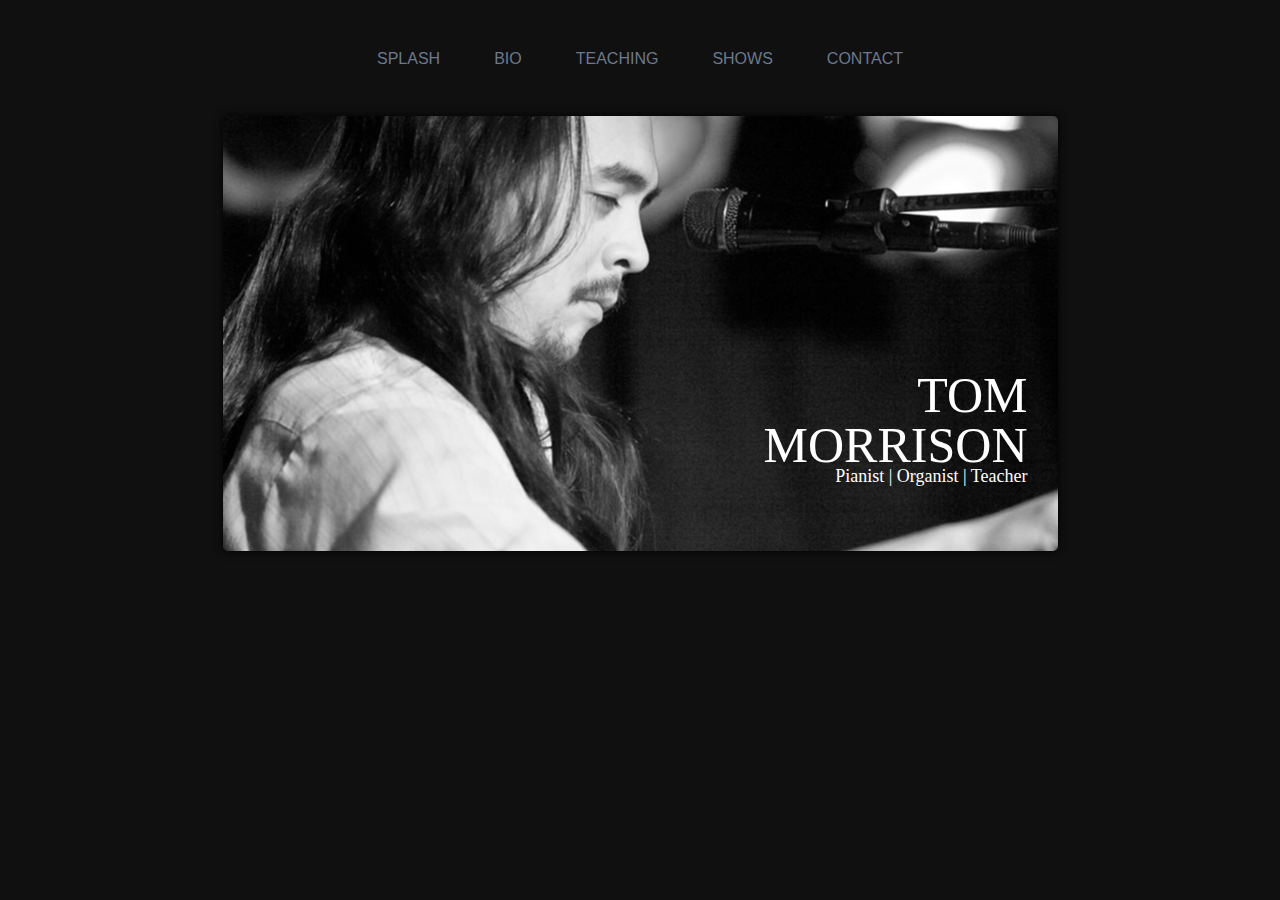
==== index.html @ b5ab7fe7 "initial upload" ====
<!doctype html>

<html lang="en">
<head>
  <meta charset="utf-8">
  <title>Tom Morrison</title>
  <link rel="stylesheet" href="css/tmorris.css">
</head>

<body>
	<nav>
		<a href="/shows.html">SPLASH</a> 
  		<a href="/bio.html">BIO</a> 
  		<a href="/teaching.html">TEACHING</a>
  		<a href="/shows.html">SHOWS</a>  
 		<a href="/contact.html">CONTACT</a>
	</nav>
	<div class="background">
		<span></span>
		<h1 id="firstName">TOM</h1>
		<h1 id="lastName">MORRISON</h1>
		<h2>Pianist | Organist | Teacher</h2>
	</div>
</body>
</html>
---- css/tmorris.css ----
body{
	background:rgb(16, 16, 16);
    font-family: 'Lato' !important;
    text-align:center;
}

nav{

height:100px;
padding-bottom:8px;
line-height:100px;
}

nav a{
	font-family: "Myriad Pro", "Gill Sans", "Gill Sans MT", Calibri, sans-serif;
	vertical-align:middle;
	line-height:normal;
    font-size: 16px;
    text-decoration: none;
    color: #6C798D;

    padding: 0px 5px;
    margin:0px 20px;
    border-radius: 2px;
	-webkit-transition: 500ms ;
    -moz-transition: 500ms ;
    -o-transition:  500ms;
    transition: 500ms ;
}

nav a:hover{
	background:#393939;
	color:white;
	font-size:20px;
}

.background{
	position:relative;
	width:435px;
	background: url(../images/tmorrisBW.jpg);
	background-position:center center;
	color:white;
	height:435px;
	margin:0 auto;
	padding:0px 200px;
	box-shadow:0px 0px 10px black;
	border-radius:5px;
}

h1{
	margin:0 auto;
	font-weight:normal;
	font-size:50px;
}

h1#firstName{
	position:absolute;
	top:250px;
	right:30px;
}
h1#lastName{
	position:absolute;
	top:300px;
	right:30px;
}

.background h2{
	position:absolute;
	top:350px;
	right:30px;
	font-weight:normal;
	font-size:18px;
	margin-top:0px;
}
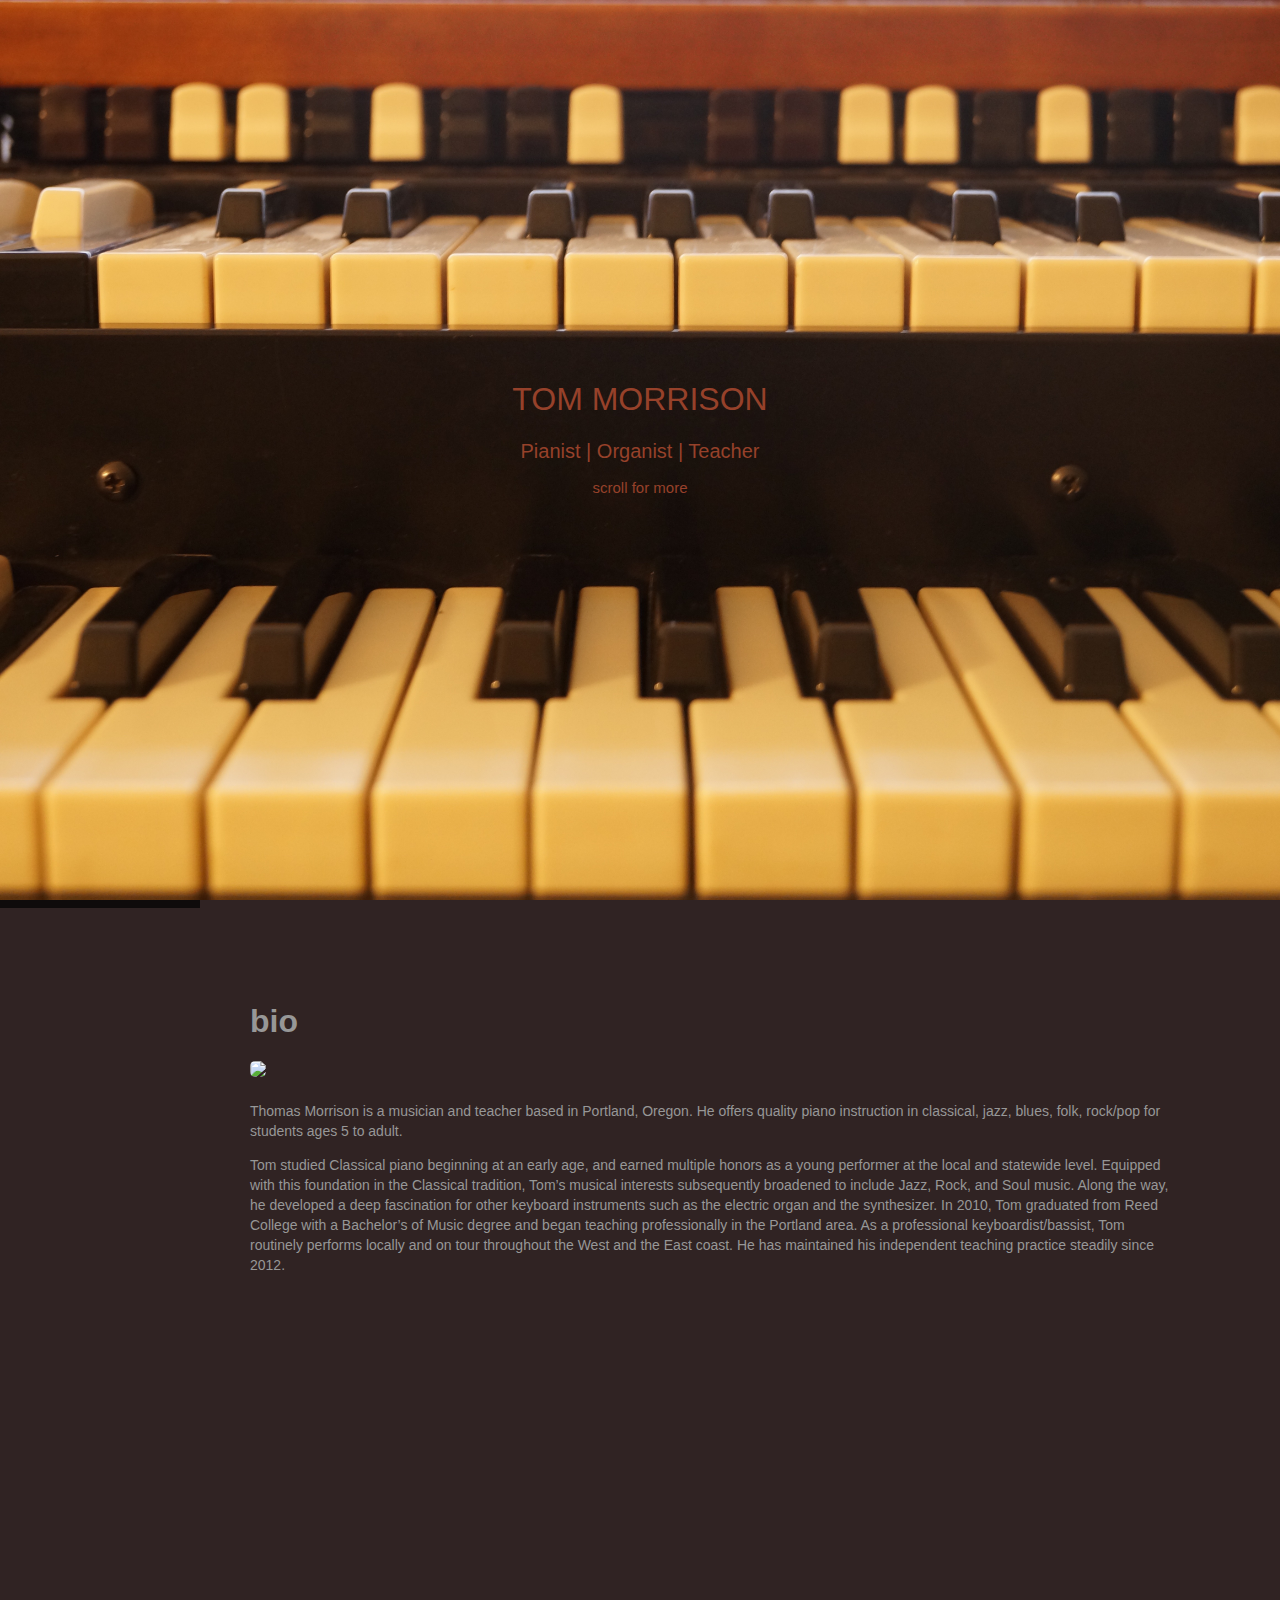
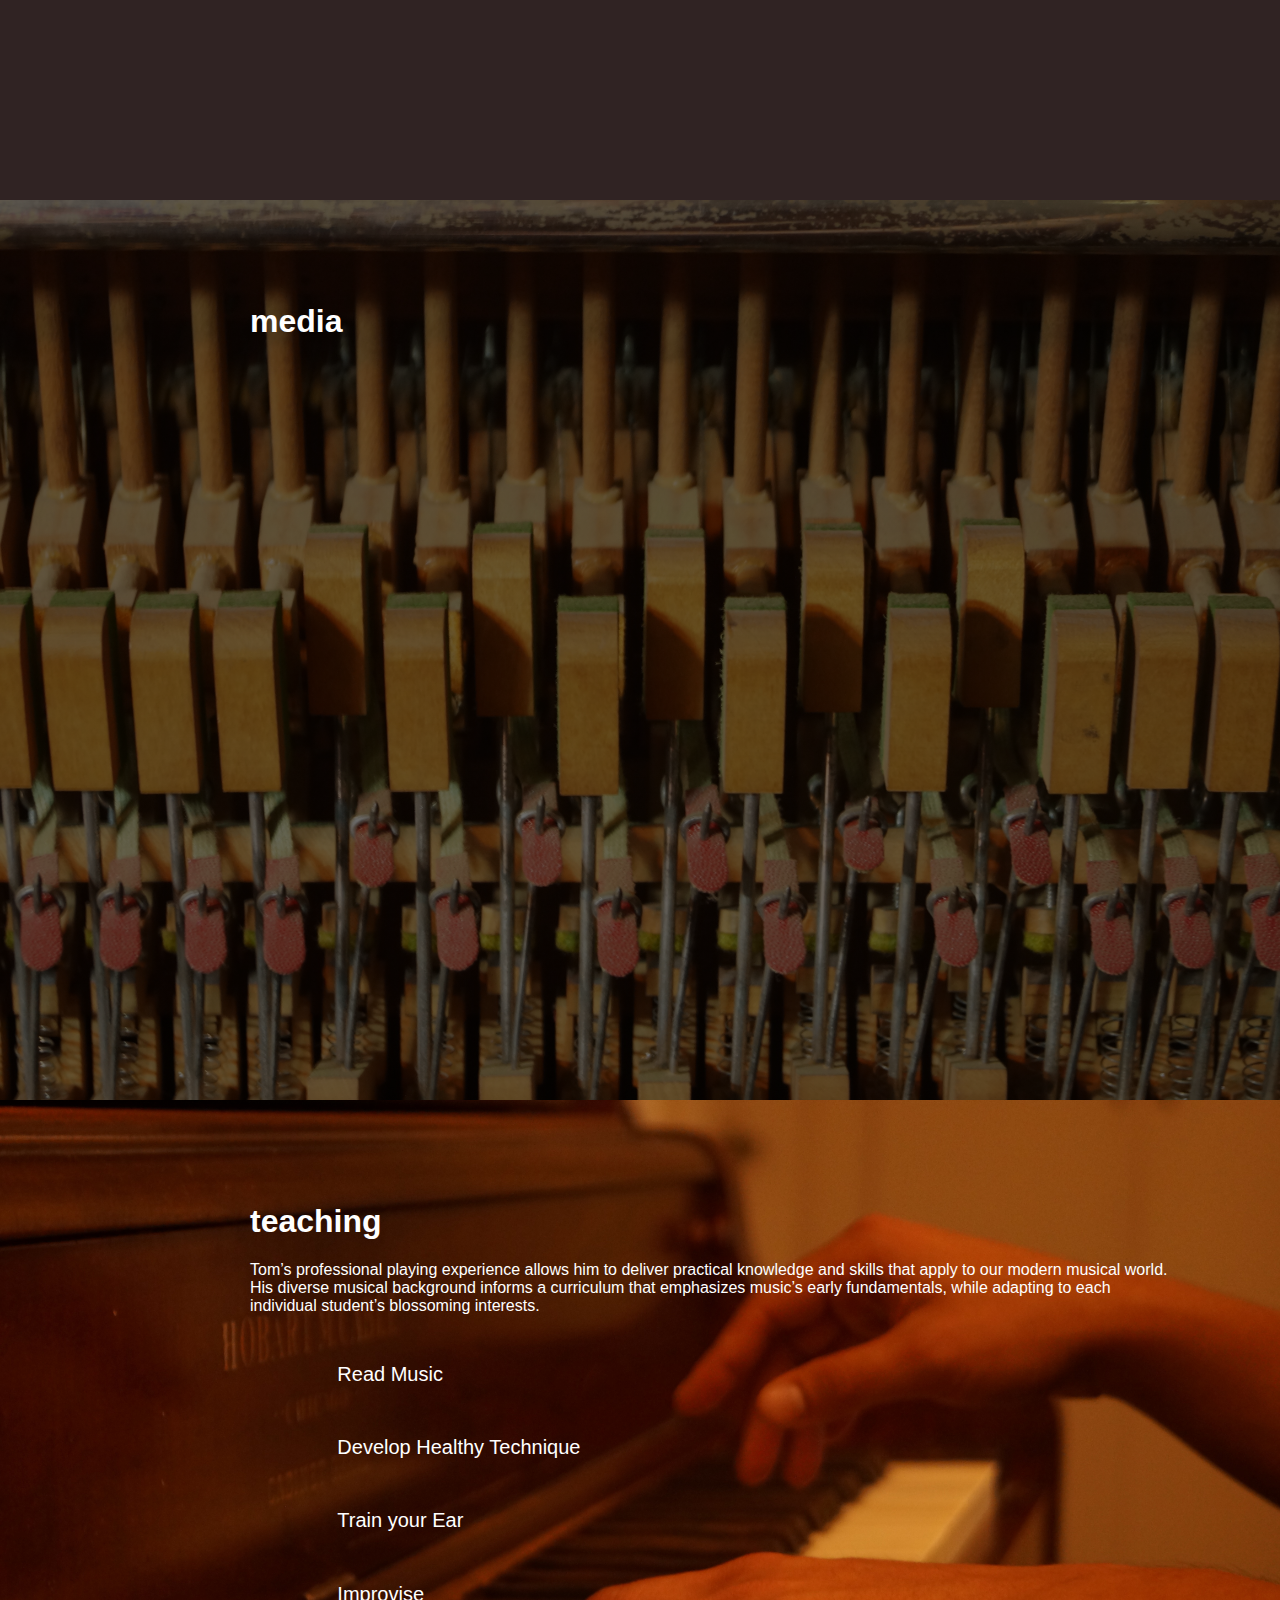
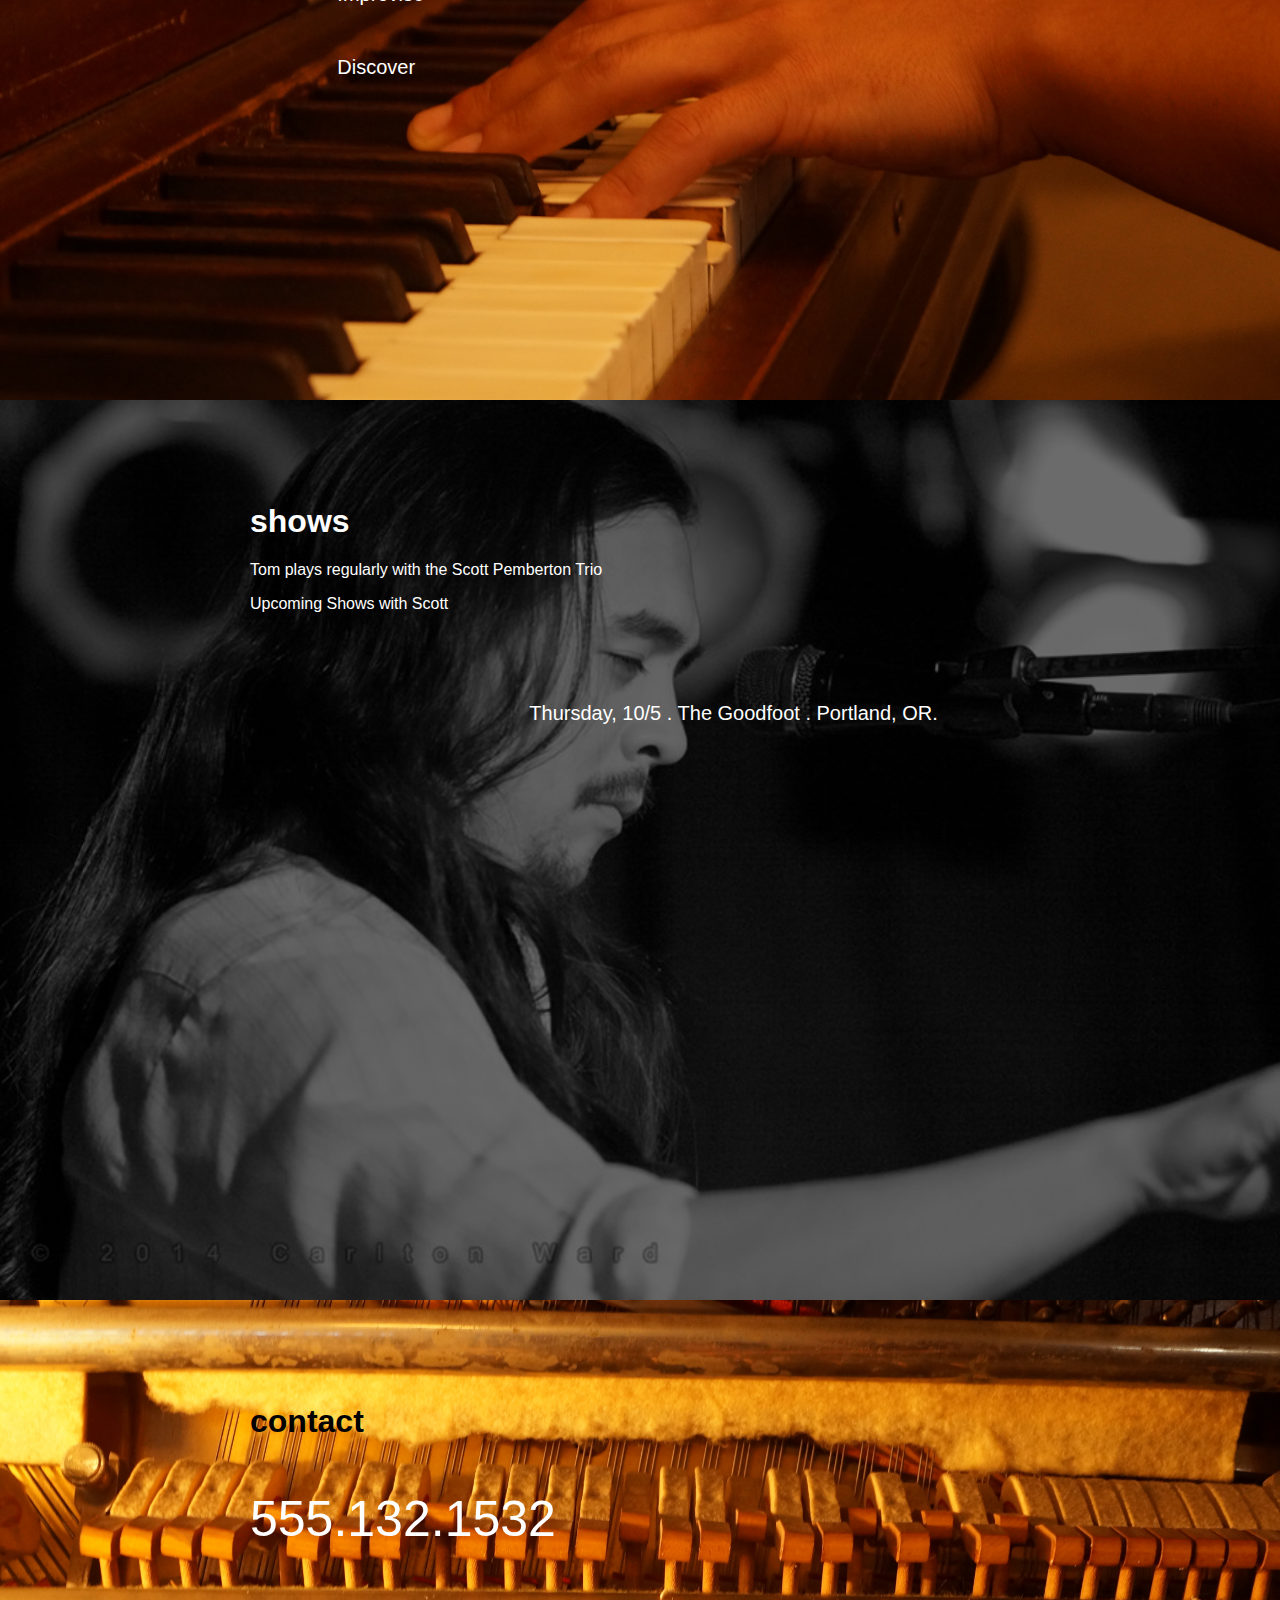
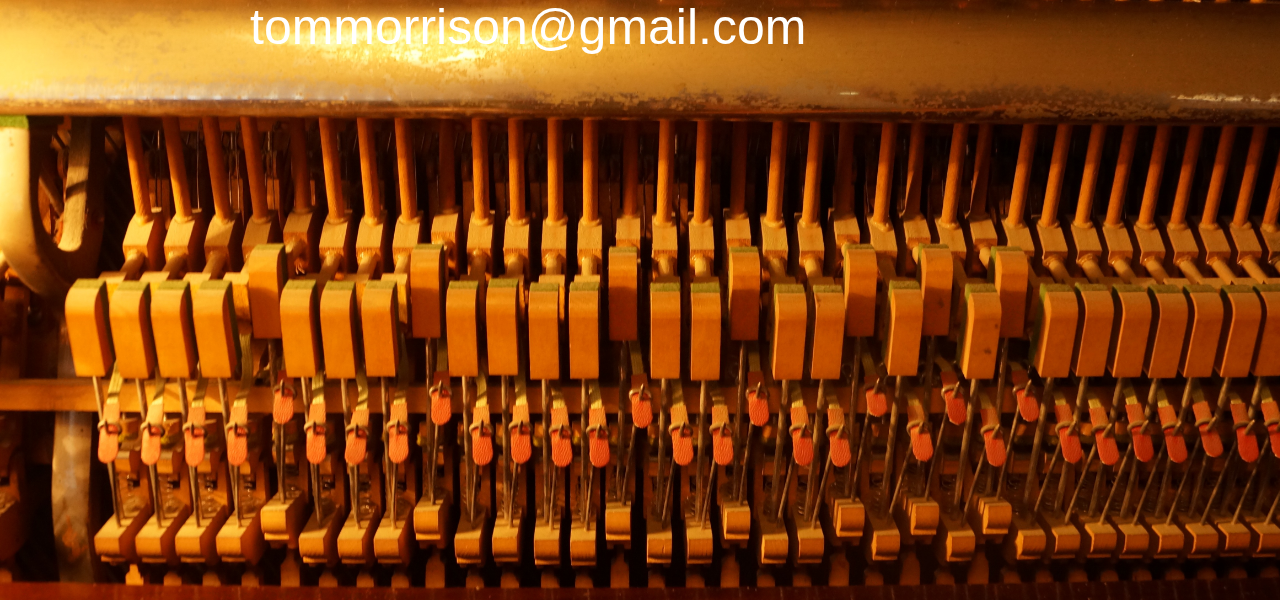
==== commit 80c9eba2: "anchored scrolling version" ====
--- a/index.html
+++ b/index.html
@@ -5,21 +5,79 @@
   <meta charset="utf-8">
   <title>Tom Morrison</title>
   <link rel="stylesheet" href="css/tmorris.css">
+ <script src="https://code.jquery.com/jquery-1.11.3.min.js"></script> 
 </head>
 
 <body>
 	<nav>
-		<a href="/shows.html">SPLASH</a> 
-  		<a href="/bio.html">BIO</a> 
-  		<a href="/teaching.html">TEACHING</a>
-  		<a href="/shows.html">SHOWS</a>  
- 		<a href="/contact.html">CONTACT</a>
+		<a class="splash" href="#splash">SPLASH</a> 
+  		<a href="#bio">BIO</a> 
+  		<a href="#media">MEDIA</a> 
+  		<a href="#teaching">TEACHING</a>
+  		<a href="#shows">SHOWS</a>  
+ 		<a href="#contact">CONTACT</a>
 	</nav>
-	<div class="background">
+	<div id="splash" class="splash page">
 		<span></span>
-		<h1 id="firstName">TOM</h1>
-		<h1 id="lastName">MORRISON</h1>
+		<h1>TOM MORRISON</h1>
 		<h2>Pianist | Organist | Teacher</h2>
+		<h3>scroll for more</h2>
+	</div>
+	<div id="bio"  class="bio page">
+		<div class="content">
+			<h1>bio</h1>
+			<img src="images/tmorrisBio">
+			<div class="text_holder">
+			<p>Thomas Morrison is a musician and teacher based in Portland, Oregon. He offers quality piano instruction in classical, jazz, blues, folk, rock/pop for students ages 5 to adult.</p>
+
+<p>Tom studied Classical piano beginning at an early age, and earned multiple honors as a young performer at the local and statewide level. Equipped with this foundation in the Classical tradition, Tom’s musical interests subsequently broadened to include Jazz, Rock, and Soul music. Along the way, he developed a deep fascination for other keyboard instruments such as the electric organ and the synthesizer. In 2010, Tom graduated from Reed College with a Bachelor’s of Music degree and began teaching professionally in the Portland area. As a professional keyboardist/bassist, Tom routinely performs locally and on tour throughout the West and the East coast. He has maintained his independent teaching practice steadily since 2012.</p>
+			</div>
+		</div>
+	</div>
+	<div id="media" class="media page">
+		<div class="content">
+			<h1>media</h1>
+			<iframe width="560" height="315" src="https://www.youtube.com/embed/3ATgx48AXjQ" frameborder="0" allowfullscreen></iframe>
+		</div>
+	</div>
+		<div id="teaching" class="teaching page">
+		<div class="content">
+			<h1>teaching</h1>
+			<div class="text_holder">
+			<p>Tom’s professional playing experience allows him to deliver practical knowledge and skills that apply to our modern musical world. His diverse musical background informs a curriculum that emphasizes music’s early fundamentals, while adapting to each individual student’s blossoming interests. </p>
+			<ul>
+				<li>Read Music</li>
+				<li>Develop Healthy Technique</li>
+				<li>Train your Ear</li>
+				<li>Improvise</li>
+				<li>Discover</li>
+			</ul>
+			</div>
+		</div>
+	</div>
+
+	</div>
+		<div id="shows" class="shows page">
+		<div class="content">
+			<h1>shows</h1>
+			<div class="text_holder">
+				<p>Tom plays regularly with the Scott Pemberton Trio</p>
+				<p>Upcoming Shows with Scott</p>
+				<ul>
+				<li>Thursday, 10/5 . The Goodfoot . Portland, OR.</li>
+				</ul>
+			</div>
+		</div>
+	</div>
+		</div>
+		<div id="contact" class="contact page">
+		<div class="content">
+			<h1>contact</h1>
+			<p>555.132.1532</p>
+			<p>tommorrison@gmail.com</p>
+		</div>
 	</div>
 </body>
+
+<script src="js/tmorris.js"></script>
 </html>--- a/css/tmorris.css
+++ b/css/tmorris.css
@@ -1,26 +1,34 @@
+html{
+	height:100%;
+}
+
 body{
-	background:rgb(16, 16, 16);
+	background:white;
     font-family: 'Lato' !important;
-    text-align:center;
+    height:100%;
+    margin:0;
 }
 
 nav{
-
-height:100px;
+background:rgba(0, 0, 0, 0.67);
+text-align:right;
+position:fixed;
 padding-bottom:8px;
 line-height:100px;
+width:200px;
+height:100%;
 }
 
 nav a{
 	font-family: "Myriad Pro", "Gill Sans", "Gill Sans MT", Calibri, sans-serif;
+	display:block;
 	vertical-align:middle;
 	line-height:normal;
     font-size: 16px;
     text-decoration: none;
-    color: #6C798D;
-
+    color: white;
     padding: 0px 5px;
-    margin:0px 20px;
+    margin:8% 40px;
     border-radius: 2px;
 	-webkit-transition: 500ms ;
     -moz-transition: 500ms ;
@@ -31,44 +39,190 @@
 nav a:hover{
 	background:#393939;
 	color:white;
+}
+
+nav a.splash{
+	margin-top:100%;
+}
+
+.page{
+	overflow-y:auto;
+	min-height:100%;
+	height:auto;
+}
+
+div.splash{
+	background-image:url("../images/tmorrisSplash.jpg"); 
+  -webkit-background-size: cover;
+  -moz-background-size: cover;
+  -o-background-size: cover;
+  background-size: cover;
+  text-align:center;
+	height:100%;
+	position:relative;
+
+}
+
+.splash h1,h2,h3{
+font-family: "Myriad Pro", "Gill Sans", "Gill Sans MT", Calibri, sans-serif;
+font-weight:normal;
+	position:relative;
+	top:40%;
+	color:#96412A;
+}
+
+.splash h2{
 	font-size:20px;
 }
-
-.background{
-	position:relative;
-	width:435px;
-	background: url(../images/tmorrisBW.jpg);
-	background-position:center center;
-	color:white;
-	height:435px;
+.splash h3{
+	font-size:15px;
+}
+/* Bio */
+
+.page.bio{
+	background:#302323;
+	color:#979797;
+	height:auto;
+}
+
+.content{
+font-family: 'Trebuchet MS', 'Lucida Grande', 'Lucida Sans Unicode', 'Lucida Sans', Tahoma, sans-serif;
+	padding-left:50px;
+	text-align:left;
+	margin-left:200px;
+}
+.content h1{
+	margin-top:10%;
+}
+
+
+.page.bio .content img{
+	height:300px;
+	border-radius:5px;
 	margin:0 auto;
-	padding:0px 200px;
-	box-shadow:0px 0px 10px black;
+}
+
+
+.text_holder{
+	margin:20px 10% 70px 0%;
+}
+
+.page.bio .content p{
+	font-size:14px;
+	font-weight:normal;
+	line-height:20px;
+}
+
+
+
+/* MEDIA */
+
+/*.page.media {
+	background:#1A110B;
+	color:white;
+}
+
+.page.media iframe{
+	margin-top:10%;
+}*/
+
+
+.page.media{
+		background:
+	linear-gradient(
+     rgba(0, 0, 0, 0.58), 
+      rgba(0, 0, 0, 0.58)
+    ),
+    url("../images/tmorrisMedia.jpg"); 
+  -webkit-background-size: cover;
+  -moz-background-size: cover;
+  -o-background-size: cover;
+  background-size: cover;
+	color:white;
+
+}
+
+
+
+/* Teaching */
+/*.page.teaching{
+	background:#F0DEC3;
+}
+
+.page.teaching .content img{
+	height:500px;
 	border-radius:5px;
-}
-
-h1{
-	margin:0 auto;
-	font-weight:normal;
+}*/
+.page.teaching{
+		background-image:url("../images/tmorrisTeaching.jpg"); 
+  -webkit-background-size: cover;
+  -moz-background-size: cover;
+  -o-background-size: cover;
+  background-size: cover;
+	height:100%;
+	color:white;
+}
+
+.teaching ul{
+	text-align:left;
+}
+
+.teaching li{
+	padding: 3px;
+    color: white;
+	display:block;
+	font-size:20px;
+	font-weight:lighter;
+	margin:5%;
+}
+
+/* Shows */
+/*.page.shows .content img{
+	height:300px;
+	border-radius:5px;
+}*/
+.page.shows{
+		background:
+	linear-gradient(
+     rgba(0, 0, 0, 0.58), 
+      rgba(0, 0, 0, 0.58)
+    ),
+    url("../images/tmorrisBW.jpg"); 
+  -webkit-background-size: cover;
+  -moz-background-size: cover;
+  -o-background-size: cover;
+  background-size: cover;
+	color:white;
+
+}
+
+
+.shows .text_holder{
+	height:80%;
+}
+
+.shows ul{
+	text-align:center;
+}
+
+.shows li{
+	display:block;
+	font-size:20px;
+	font-weight:lighter;
+	margin:10%;
+}
+/* Contact */
+
+.page.contact{
+		background-image:url("../images/tmorrisContact.jpg"); 
+  -webkit-background-size: cover;
+  -moz-background-size: cover;
+  -o-background-size: cover;
+  background-size: cover;
+}
+
+.page.contact p{
 	font-size:50px;
-}
-
-h1#firstName{
-	position:absolute;
-	top:250px;
-	right:30px;
-}
-h1#lastName{
-	position:absolute;
-	top:300px;
-	right:30px;
-}
-
-.background h2{
-	position:absolute;
-	top:350px;
-	right:30px;
-	font-weight:normal;
-	font-size:18px;
-	margin-top:0px;
-}+	color:white;
+}
+
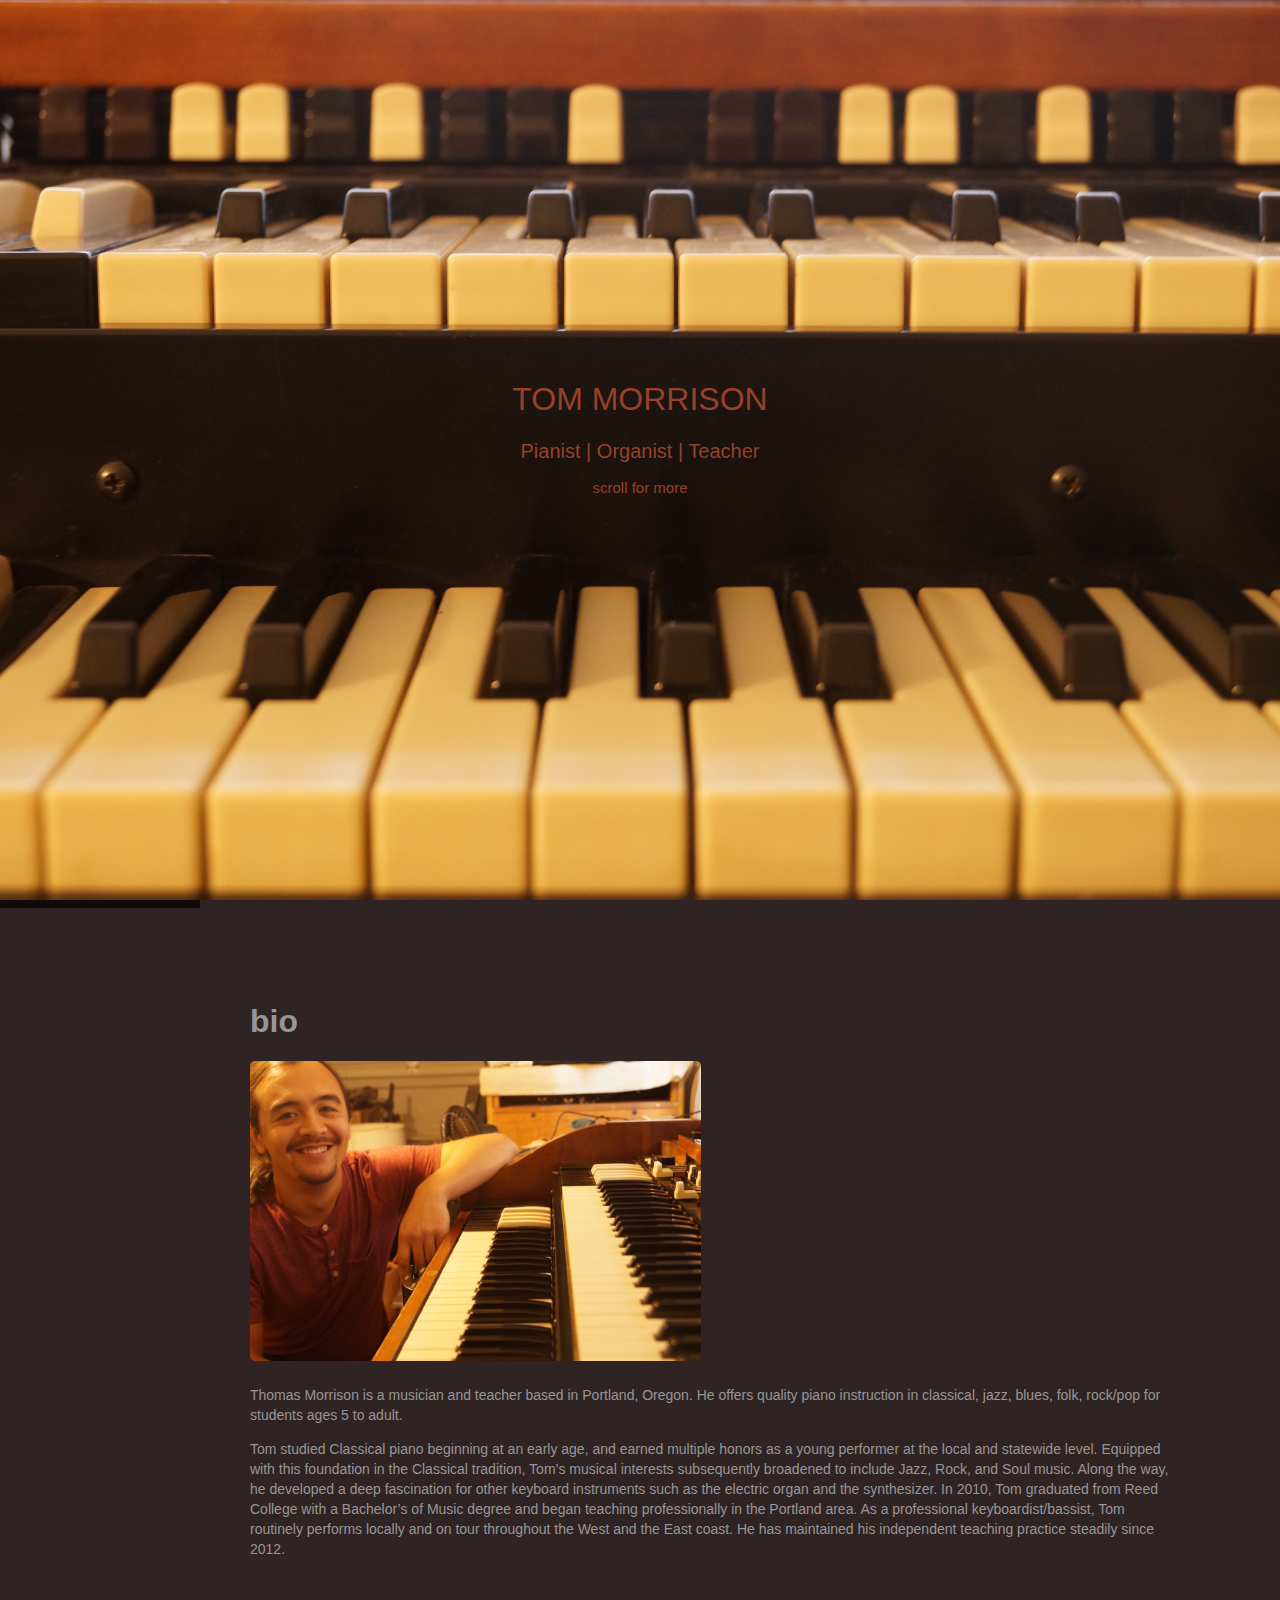
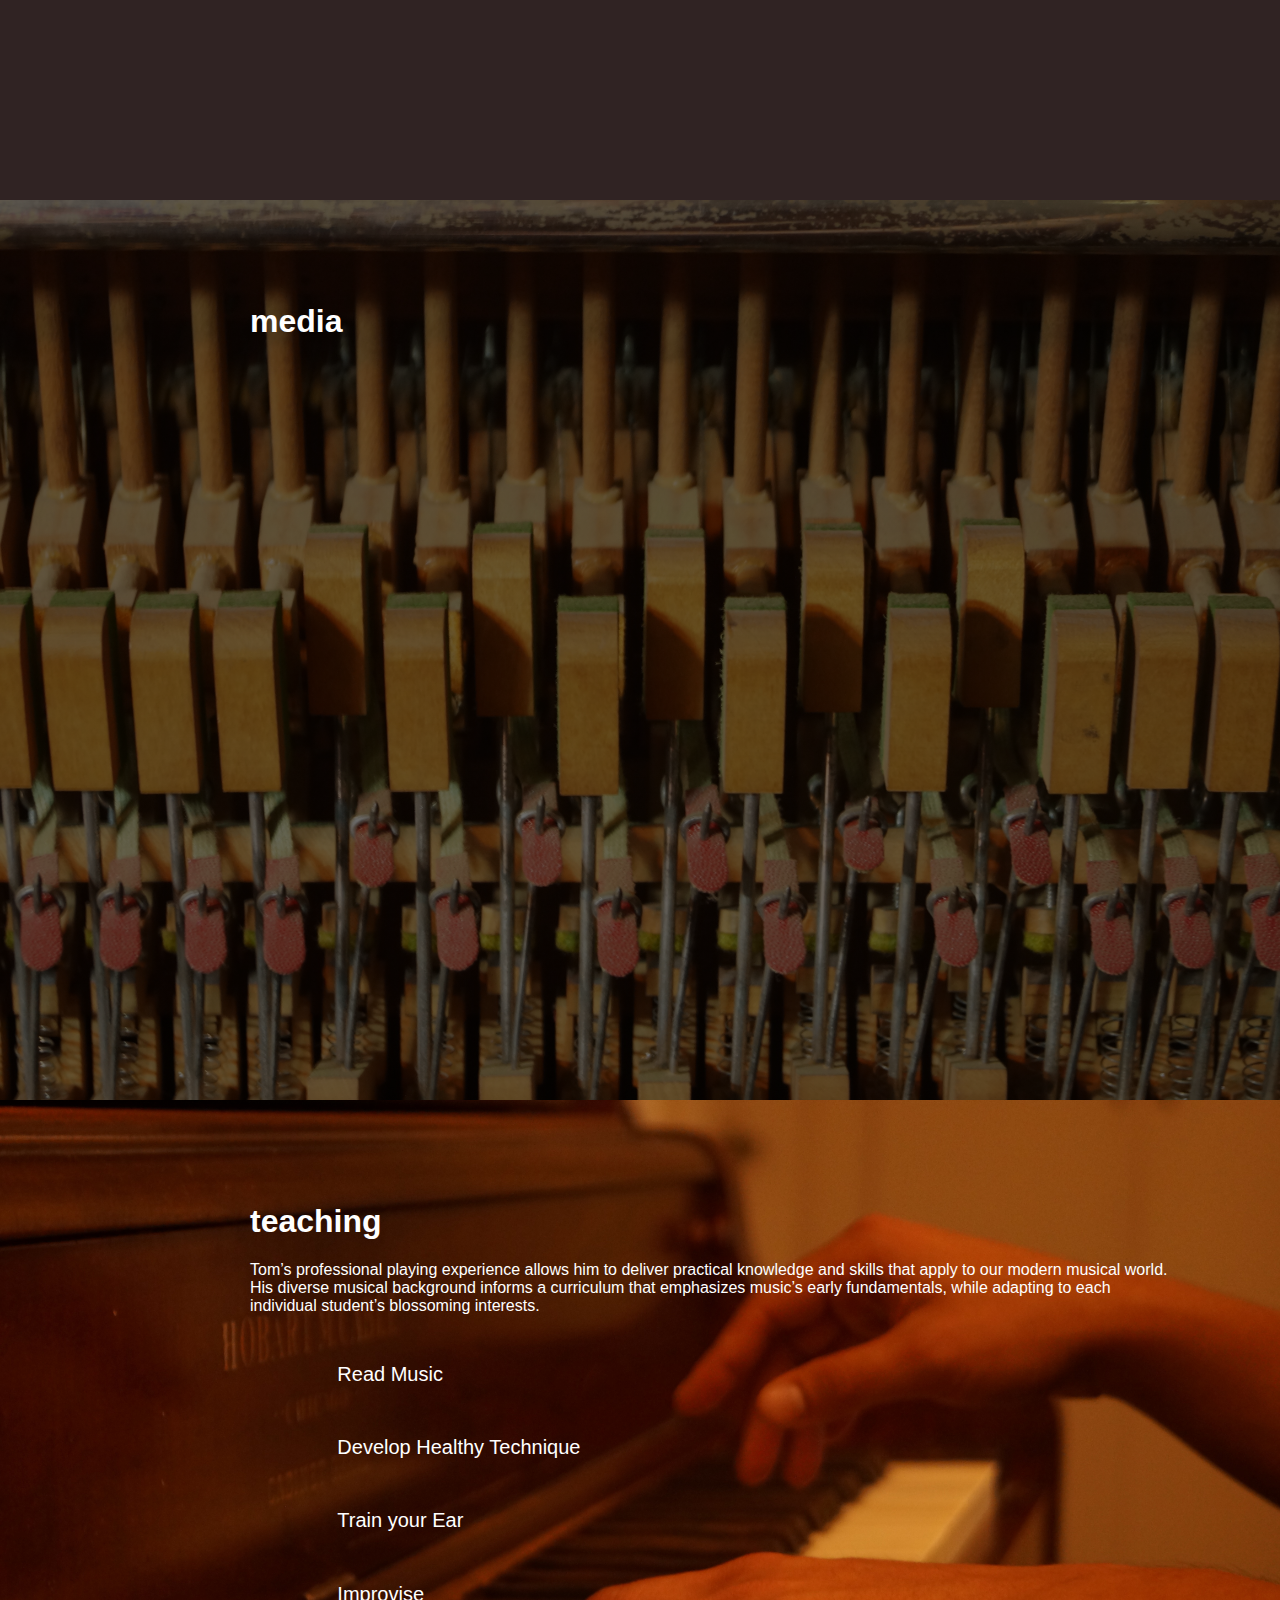
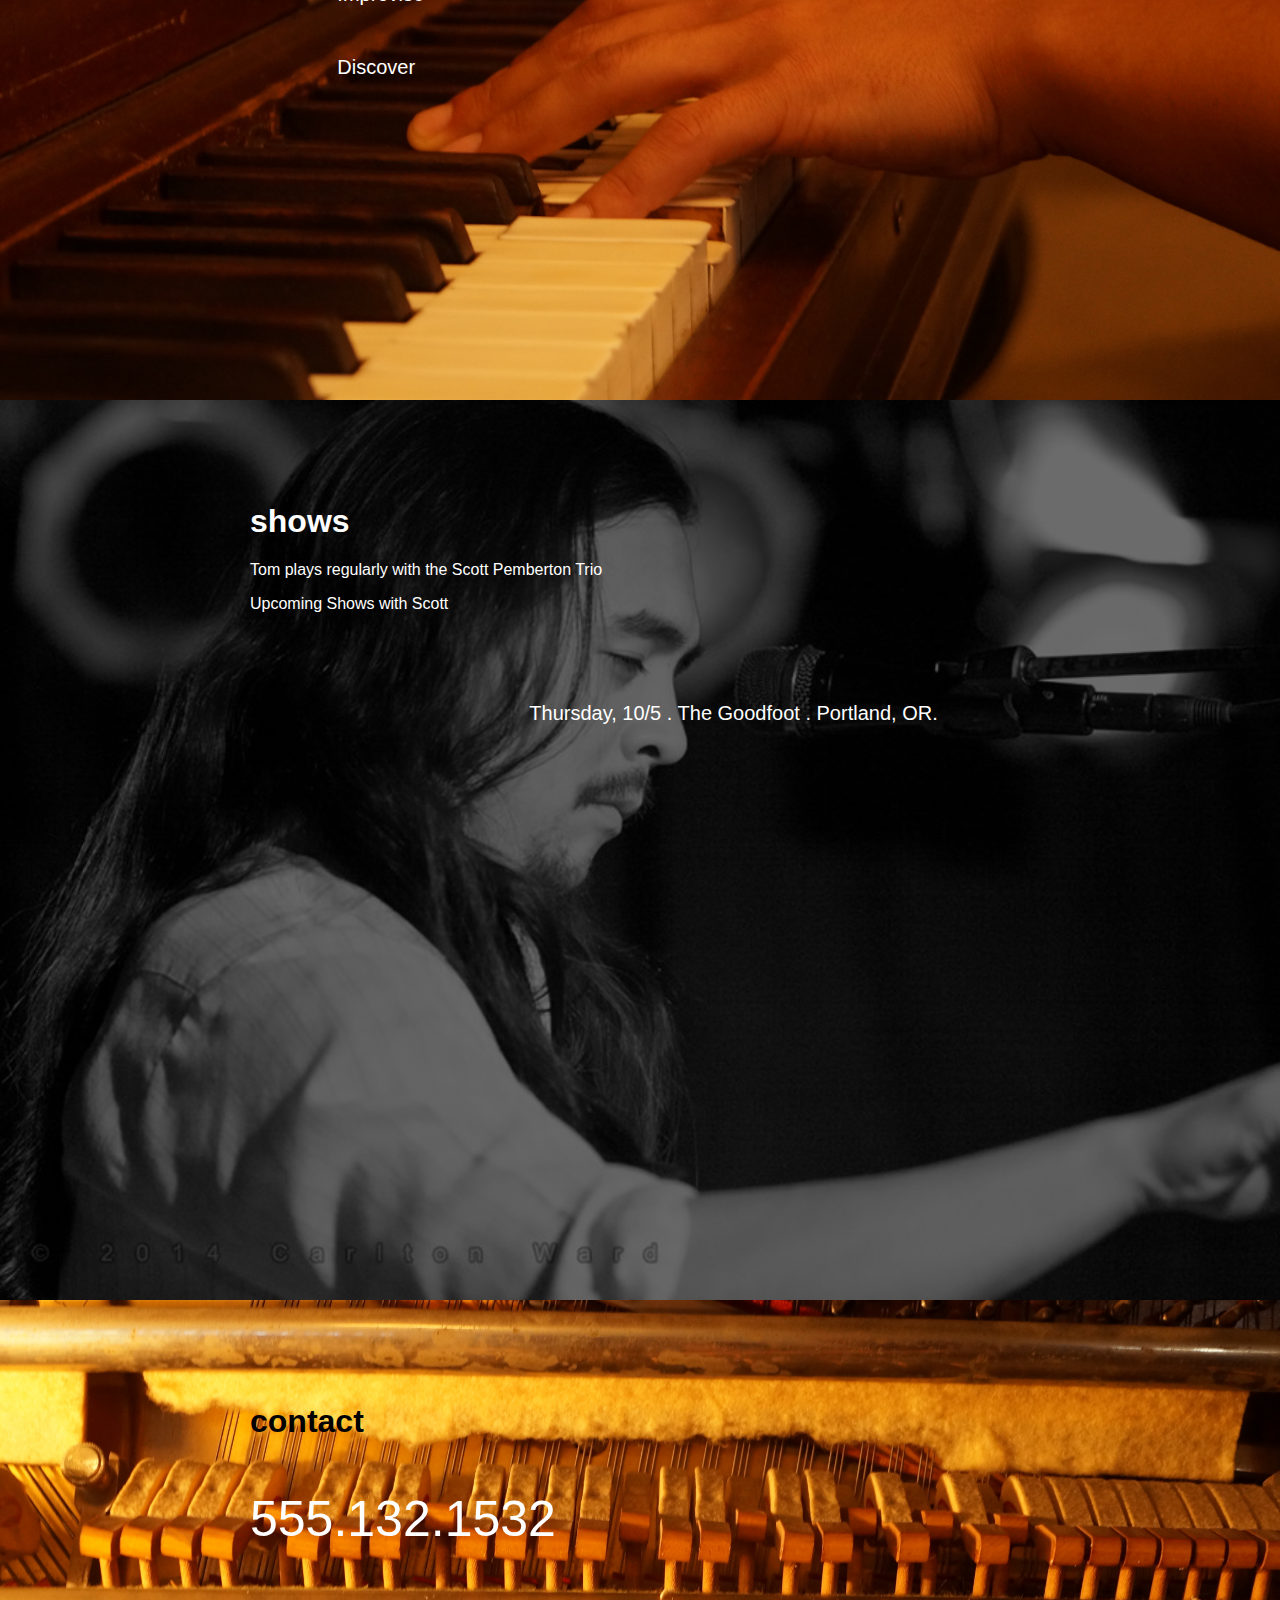
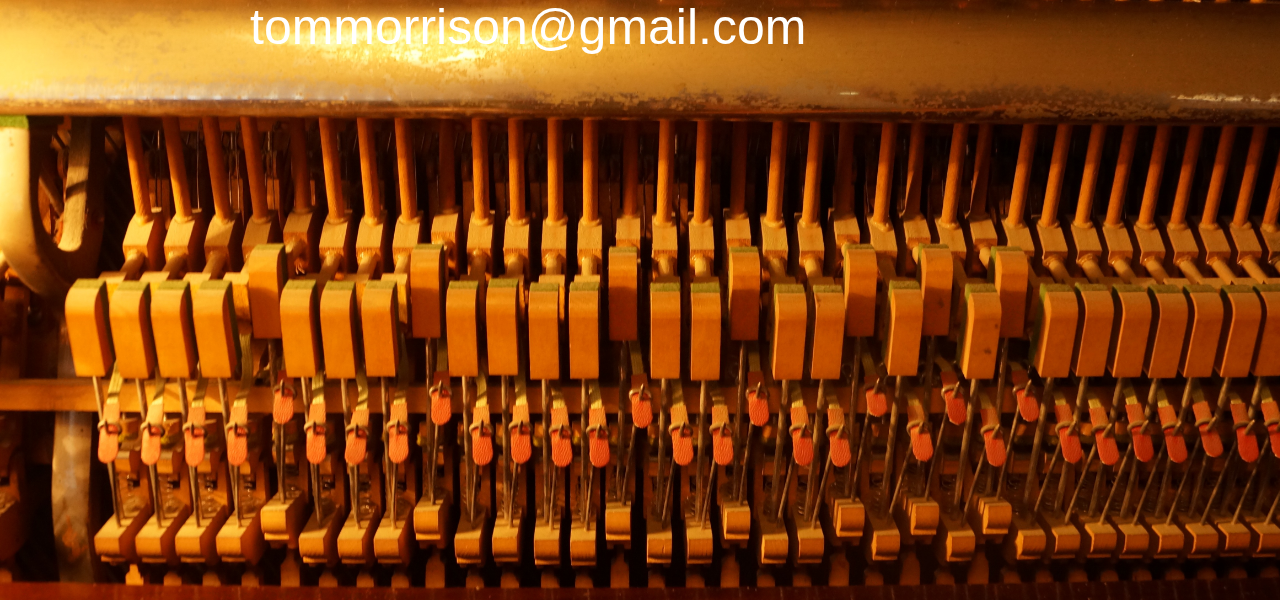
==== commit 4c5cf45d: "recommit anchor Scroll" ====
--- a/index.html
+++ b/index.html
@@ -26,7 +26,7 @@
 	<div id="bio"  class="bio page">
 		<div class="content">
 			<h1>bio</h1>
-			<img src="images/tmorrisBio">
+			<img src="images/tmorrisBio.jpg">
 			<div class="text_holder">
 			<p>Thomas Morrison is a musician and teacher based in Portland, Oregon. He offers quality piano instruction in classical, jazz, blues, folk, rock/pop for students ages 5 to adult.</p>
 
--- a/css/tmorris.css
+++ b/css/tmorris.css
@@ -10,6 +10,7 @@
 }
 
 nav{
+
 background:rgba(0, 0, 0, 0.67);
 text-align:right;
 position:fixed;
@@ -17,6 +18,7 @@
 line-height:100px;
 width:200px;
 height:100%;
+
 }
 
 nav a{
@@ -26,7 +28,9 @@
 	line-height:normal;
     font-size: 16px;
     text-decoration: none;
+
     color: white;
+
     padding: 0px 5px;
     margin:8% 40px;
     border-radius: 2px;
@@ -77,6 +81,8 @@
 .splash h3{
 	font-size:15px;
 }
+
+
 /* Bio */
 
 .page.bio{
@@ -226,3 +232,5 @@
 	color:white;
 }
 
+
+
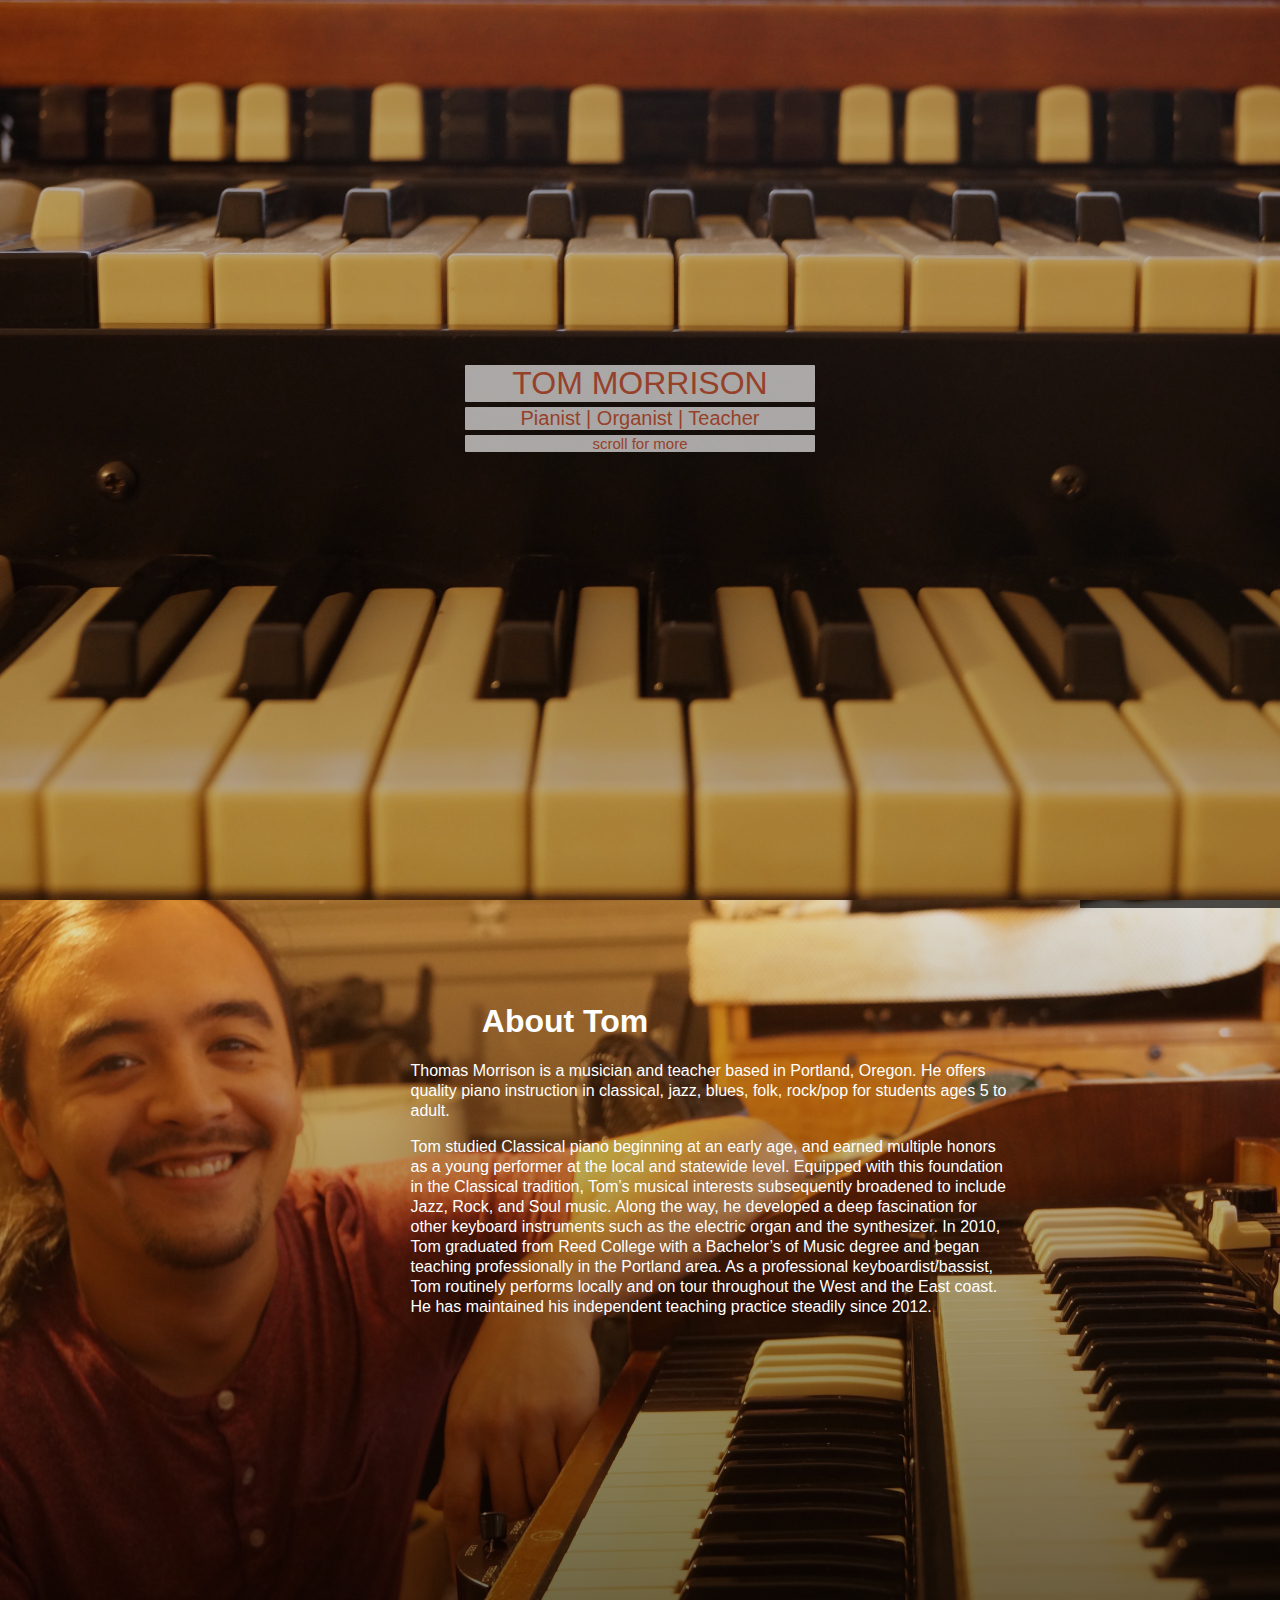
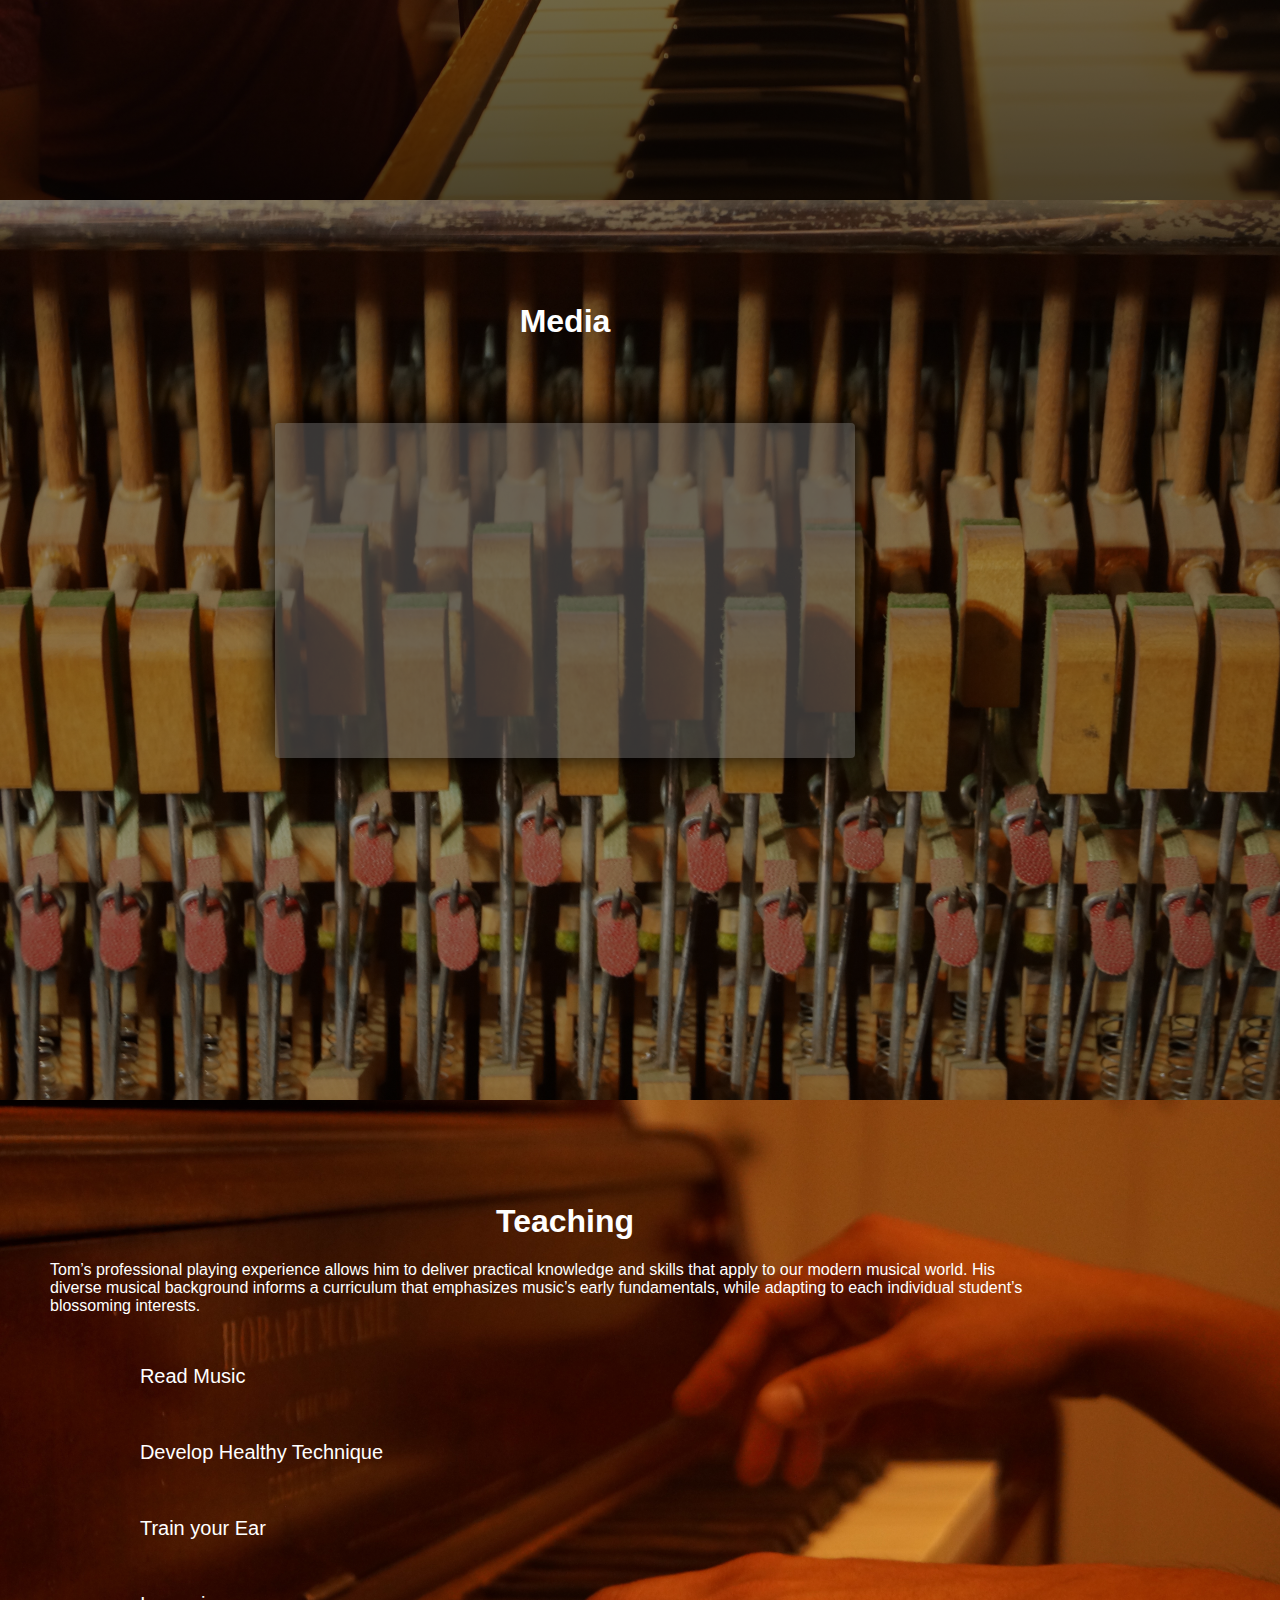
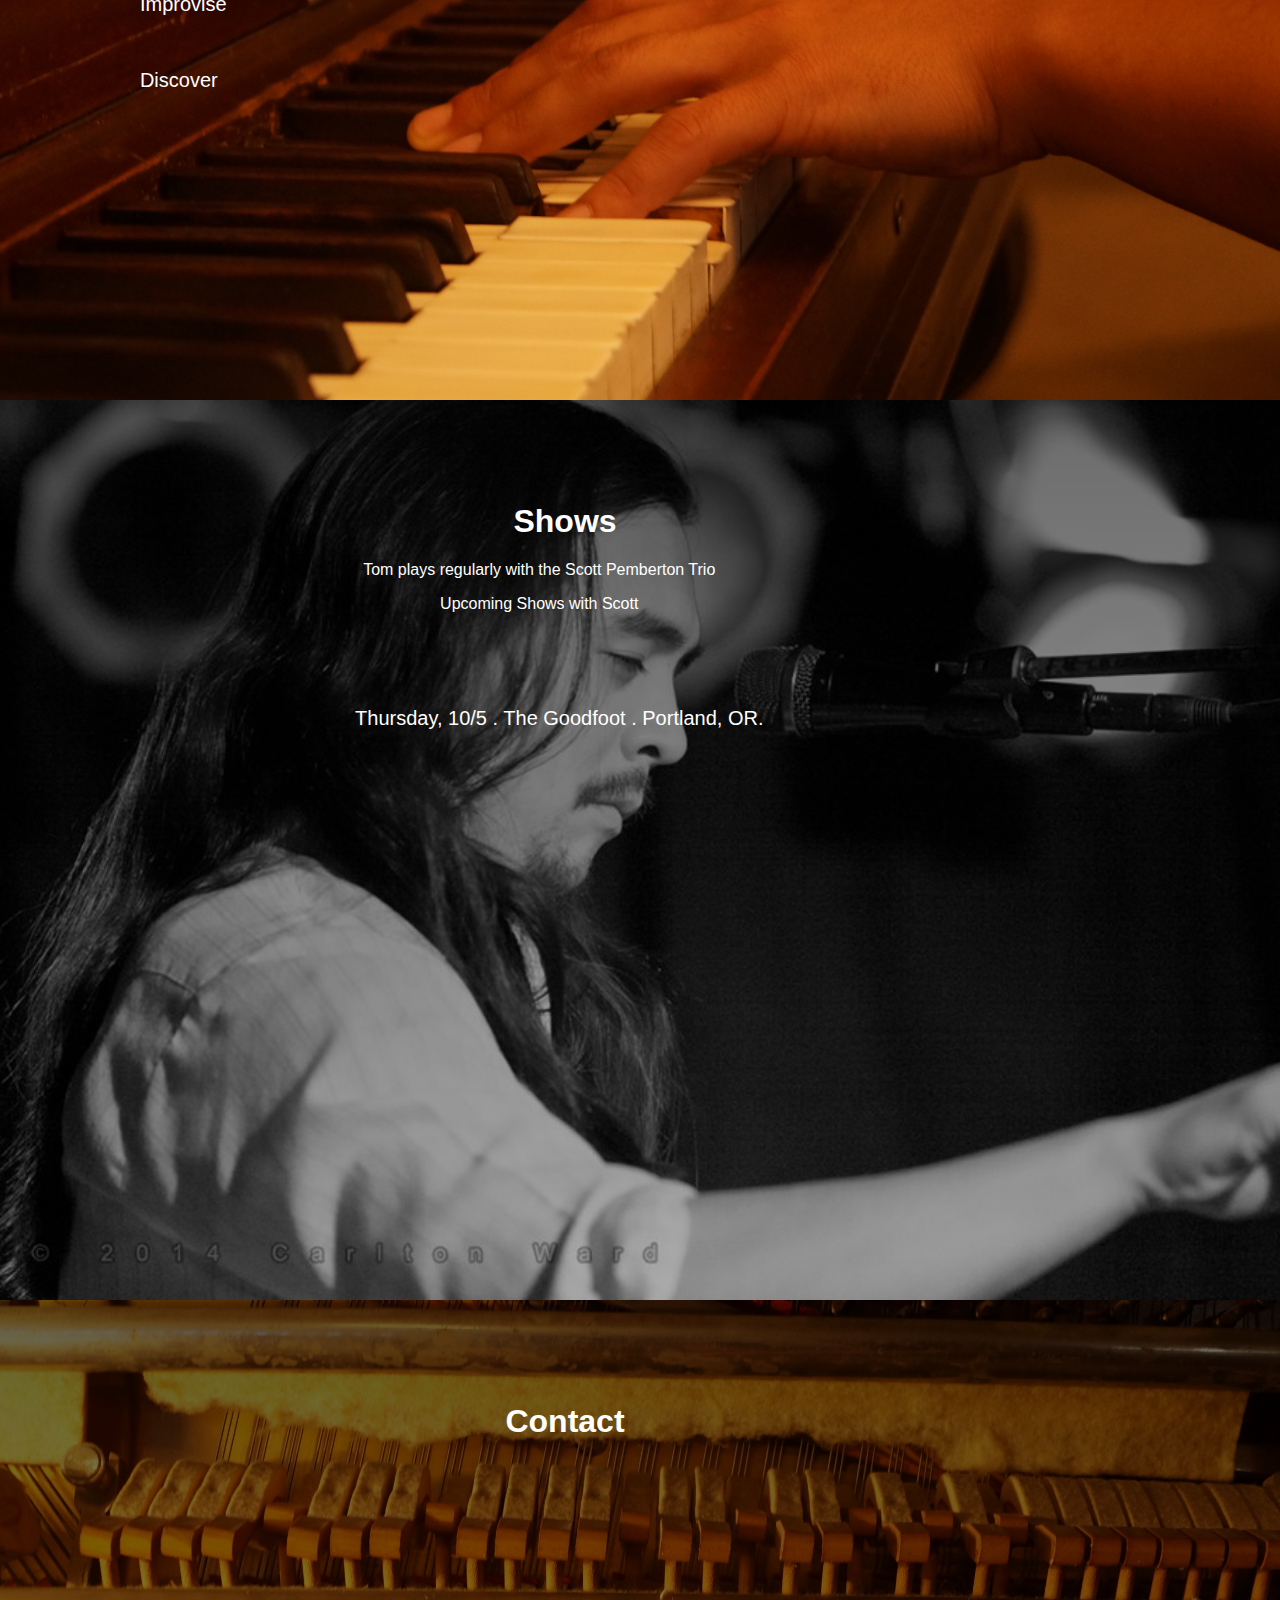
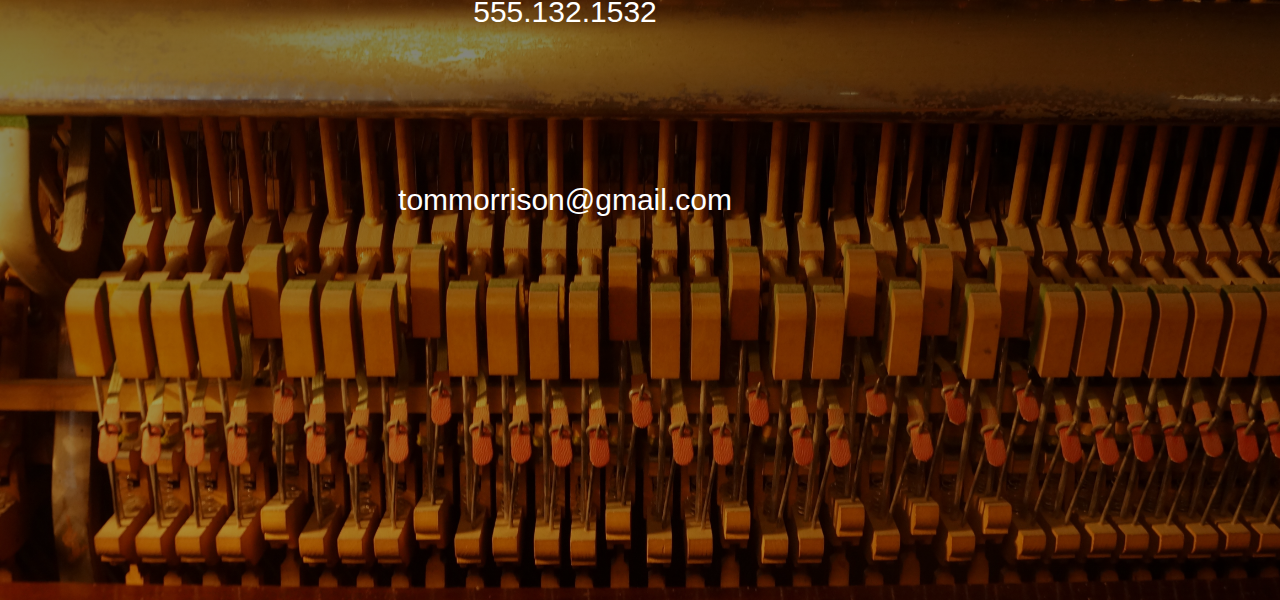
==== commit 08e3f04f: "Small Formatting Changes" ====
--- a/index.html
+++ b/index.html
@@ -6,12 +6,12 @@
   <title>Tom Morrison</title>
   <link rel="stylesheet" href="css/tmorris.css">
  <script src="https://code.jquery.com/jquery-1.11.3.min.js"></script> 
+
 </head>
 
 <body>
 	<nav>
-		<a class="splash" href="#splash">SPLASH</a> 
-  		<a href="#bio">BIO</a> 
+  		<a class="splash" href="#bio">BIO</a> 
   		<a href="#media">MEDIA</a> 
   		<a href="#teaching">TEACHING</a>
   		<a href="#shows">SHOWS</a>  
@@ -25,8 +25,7 @@
 	</div>
 	<div id="bio"  class="bio page">
 		<div class="content">
-			<h1>bio</h1>
-			<img src="images/tmorrisBio.jpg">
+			<h1>About Tom</h1>
 			<div class="text_holder">
 			<p>Thomas Morrison is a musician and teacher based in Portland, Oregon. He offers quality piano instruction in classical, jazz, blues, folk, rock/pop for students ages 5 to adult.</p>
 
@@ -36,13 +35,13 @@
 	</div>
 	<div id="media" class="media page">
 		<div class="content">
-			<h1>media</h1>
+			<h1>Media</h1>
 			<iframe width="560" height="315" src="https://www.youtube.com/embed/3ATgx48AXjQ" frameborder="0" allowfullscreen></iframe>
 		</div>
 	</div>
 		<div id="teaching" class="teaching page">
 		<div class="content">
-			<h1>teaching</h1>
+			<h1>Teaching</h1>
 			<div class="text_holder">
 			<p>Tom’s professional playing experience allows him to deliver practical knowledge and skills that apply to our modern musical world. His diverse musical background informs a curriculum that emphasizes music’s early fundamentals, while adapting to each individual student’s blossoming interests. </p>
 			<ul>
@@ -59,7 +58,7 @@
 	</div>
 		<div id="shows" class="shows page">
 		<div class="content">
-			<h1>shows</h1>
+			<h1>Shows</h1>
 			<div class="text_holder">
 				<p>Tom plays regularly with the Scott Pemberton Trio</p>
 				<p>Upcoming Shows with Scott</p>
@@ -72,10 +71,12 @@
 		</div>
 		<div id="contact" class="contact page">
 		<div class="content">
-			<h1>contact</h1>
+			<h1>Contact</h1>
 			<p>555.132.1532</p>
 			<p>tommorrison@gmail.com</p>
 		</div>
+	</div>
+	<div class="cover">
 	</div>
 </body>
 
--- a/css/tmorris.css
+++ b/css/tmorris.css
@@ -3,21 +3,26 @@
 }
 
 body{
-	background:white;
+	background:black;
     font-family: 'Lato' !important;
     height:100%;
     margin:0;
 }
 
+body:after{
+    display:none;
+    content: url(../images/tmorrisSplash.jpg) ;
+}
+
 nav{
 
 background:rgba(0, 0, 0, 0.67);
-text-align:right;
 position:fixed;
 padding-bottom:8px;
 line-height:100px;
 width:200px;
 height:100%;
+right:0px;
 
 }
 
@@ -68,11 +73,17 @@
 }
 
 .splash h1,h2,h3{
-font-family: "Myriad Pro", "Gill Sans", "Gill Sans MT", Calibri, sans-serif;
-font-weight:normal;
+	font-family: "Myriad Pro", "Gill Sans", "Gill Sans MT", Calibri, sans-serif;
+	font-weight:normal;
 	position:relative;
 	top:40%;
 	color:#96412A;
+	background: rgba(255, 255, 255, 0.64);
+	width: 350px;
+    margin: 5px auto;
+    border-radius: 1px;
+    z-index:1;
+    display:none;
 }
 
 .splash h2{
@@ -86,8 +97,9 @@
 /* Bio */
 
 .page.bio{
-	background:#302323;
-	color:#979797;
+	background: linear-gradient( rgba(0, 0, 0, 0.1), rgba(0, 0, 0, 0.7) ), url("../images/tmorrisBioFlip.jpg");
+	background-size:cover;
+	color: #FFFFFF;
 	height:auto;
 }
 
@@ -95,78 +107,73 @@
 font-family: 'Trebuchet MS', 'Lucida Grande', 'Lucida Sans Unicode', 'Lucida Sans', Tahoma, sans-serif;
 	padding-left:50px;
 	text-align:left;
-	margin-left:200px;
+	margin-right:200px;
 }
 .content h1{
 	margin-top:10%;
-}
-
-
-.page.bio .content img{
-	height:300px;
-	border-radius:5px;
-	margin:0 auto;
+	text-align:center;
 }
 
 
 .text_holder{
-	margin:20px 10% 70px 0%;
+	margin:20px 5% 70px 0%;
+}
+
+.page.bio .text_holder{
+	margin:20px 5% 70px 35%;
 }
 
 .page.bio .content p{
-	font-size:14px;
+	max-width:600px;
+	font-size:16px;
 	font-weight:normal;
 	line-height:20px;
 }
 
 
 
+
 /* MEDIA */
 
-/*.page.media {
-	background:#1A110B;
-	color:white;
+.page.media .content{
+	text-align:center;
 }
 
 .page.media iframe{
-	margin-top:10%;
-}*/
+	margin-top:6%;
+	text-align:center;
+	padding: 10px;
+    background: rgba(90, 90, 90, 0.59);
+    border-radius: 4px;
+    box-shadow: 0px 0px 30px black;
+}
 
 
 .page.media{
-		background:
-	linear-gradient(
-     rgba(0, 0, 0, 0.58), 
-      rgba(0, 0, 0, 0.58)
-    ),
-    url("../images/tmorrisMedia.jpg"); 
-  -webkit-background-size: cover;
-  -moz-background-size: cover;
-  -o-background-size: cover;
-  background-size: cover;
-	color:white;
-
-}
-
-
-
-/* Teaching */
-/*.page.teaching{
-	background:#F0DEC3;
-}
-
-.page.teaching .content img{
-	height:500px;
-	border-radius:5px;
-}*/
+	background: linear-gradient(
+   		rgba(0, 0, 0, 0.4), 
+    	rgba(0, 0, 0, 0.4)
+   	 	),
+    	url("../images/tmorrisMedia.jpg"); 
+    -webkit-background-size: cover;
+    -moz-background-size: cover;
+    -o-background-size: cover;
+    background-size: cover;
+	color:white;
+
+}
+
+
+
 .page.teaching{
 		background-image:url("../images/tmorrisTeaching.jpg"); 
-  -webkit-background-size: cover;
-  -moz-background-size: cover;
-  -o-background-size: cover;
-  background-size: cover;
-	height:100%;
-	color:white;
+    -webkit-background-size: cover;
+    -moz-background-size: cover;
+    -o-background-size: cover;
+    background-size: cover;
+	height:100%;
+	color:white;
+	min-height:800px;
 }
 
 .teaching ul{
@@ -182,22 +189,17 @@
 	margin:5%;
 }
 
-/* Shows */
-/*.page.shows .content img{
-	height:300px;
-	border-radius:5px;
-}*/
+
 .page.shows{
-		background:
-	linear-gradient(
-     rgba(0, 0, 0, 0.58), 
-      rgba(0, 0, 0, 0.58)
-    ),
-    url("../images/tmorrisBW.jpg"); 
-  -webkit-background-size: cover;
-  -moz-background-size: cover;
-  -o-background-size: cover;
-  background-size: cover;
+	background: linear-gradient(
+    	rgba(0, 0, 0, 0.58), 
+    	rgba(0, 0, 0, 0.3)
+    	),
+    	url("../images/tmorrisBW.jpg"); 
+    -webkit-background-size: cover;
+    -moz-background-size: cover;
+    -o-background-size: cover;
+    background-size: cover;
 	color:white;
 
 }
@@ -205,6 +207,7 @@
 
 .shows .text_holder{
 	height:80%;
+	text-align:center;
 }
 
 .shows ul{
@@ -220,17 +223,33 @@
 /* Contact */
 
 .page.contact{
-		background-image:url("../images/tmorrisContact.jpg"); 
-  -webkit-background-size: cover;
-  -moz-background-size: cover;
-  -o-background-size: cover;
-  background-size: cover;
-}
+	color:white;
+	text-align:center;
+	background:linear-gradient( rgba(0, 0, 0, 0.6), rgba(0, 0, 0, 0.3) ),
+		url("../images/tmorrisContact.jpg");
+   -webkit-background-size: cover;
+   -moz-background-size: cover;
+   -o-background-size: cover;
+   background-size: cover;
+}
+
 
 .page.contact p{
-	font-size:50px;
-	color:white;
-}
-
-
-
+	font-size:30px;
+	color:white;
+	text-align:center;
+	margin-top:15%;
+}
+
+/* COVER */
+
+.cover{
+	background:black;
+	position:absolute;
+	top:0;
+	right:0;
+	width:100%;
+	height:100%;
+
+}
+
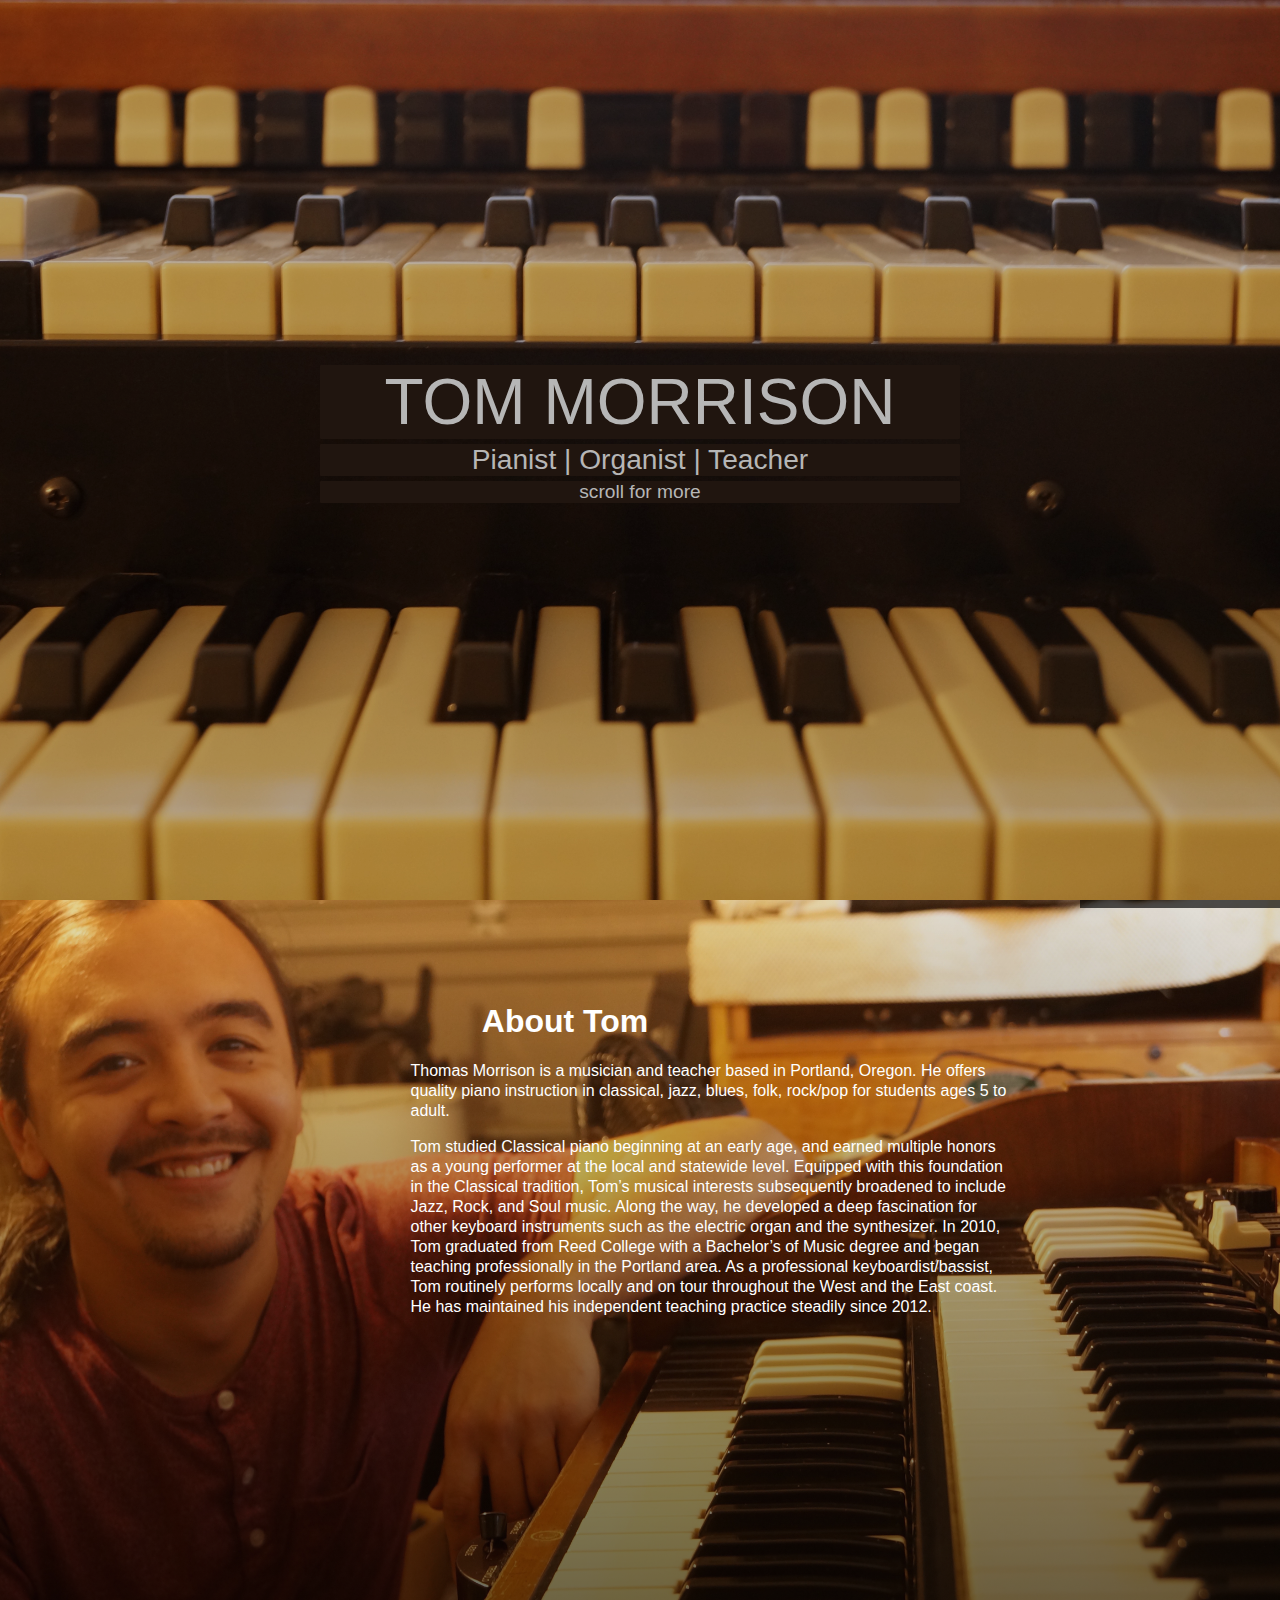
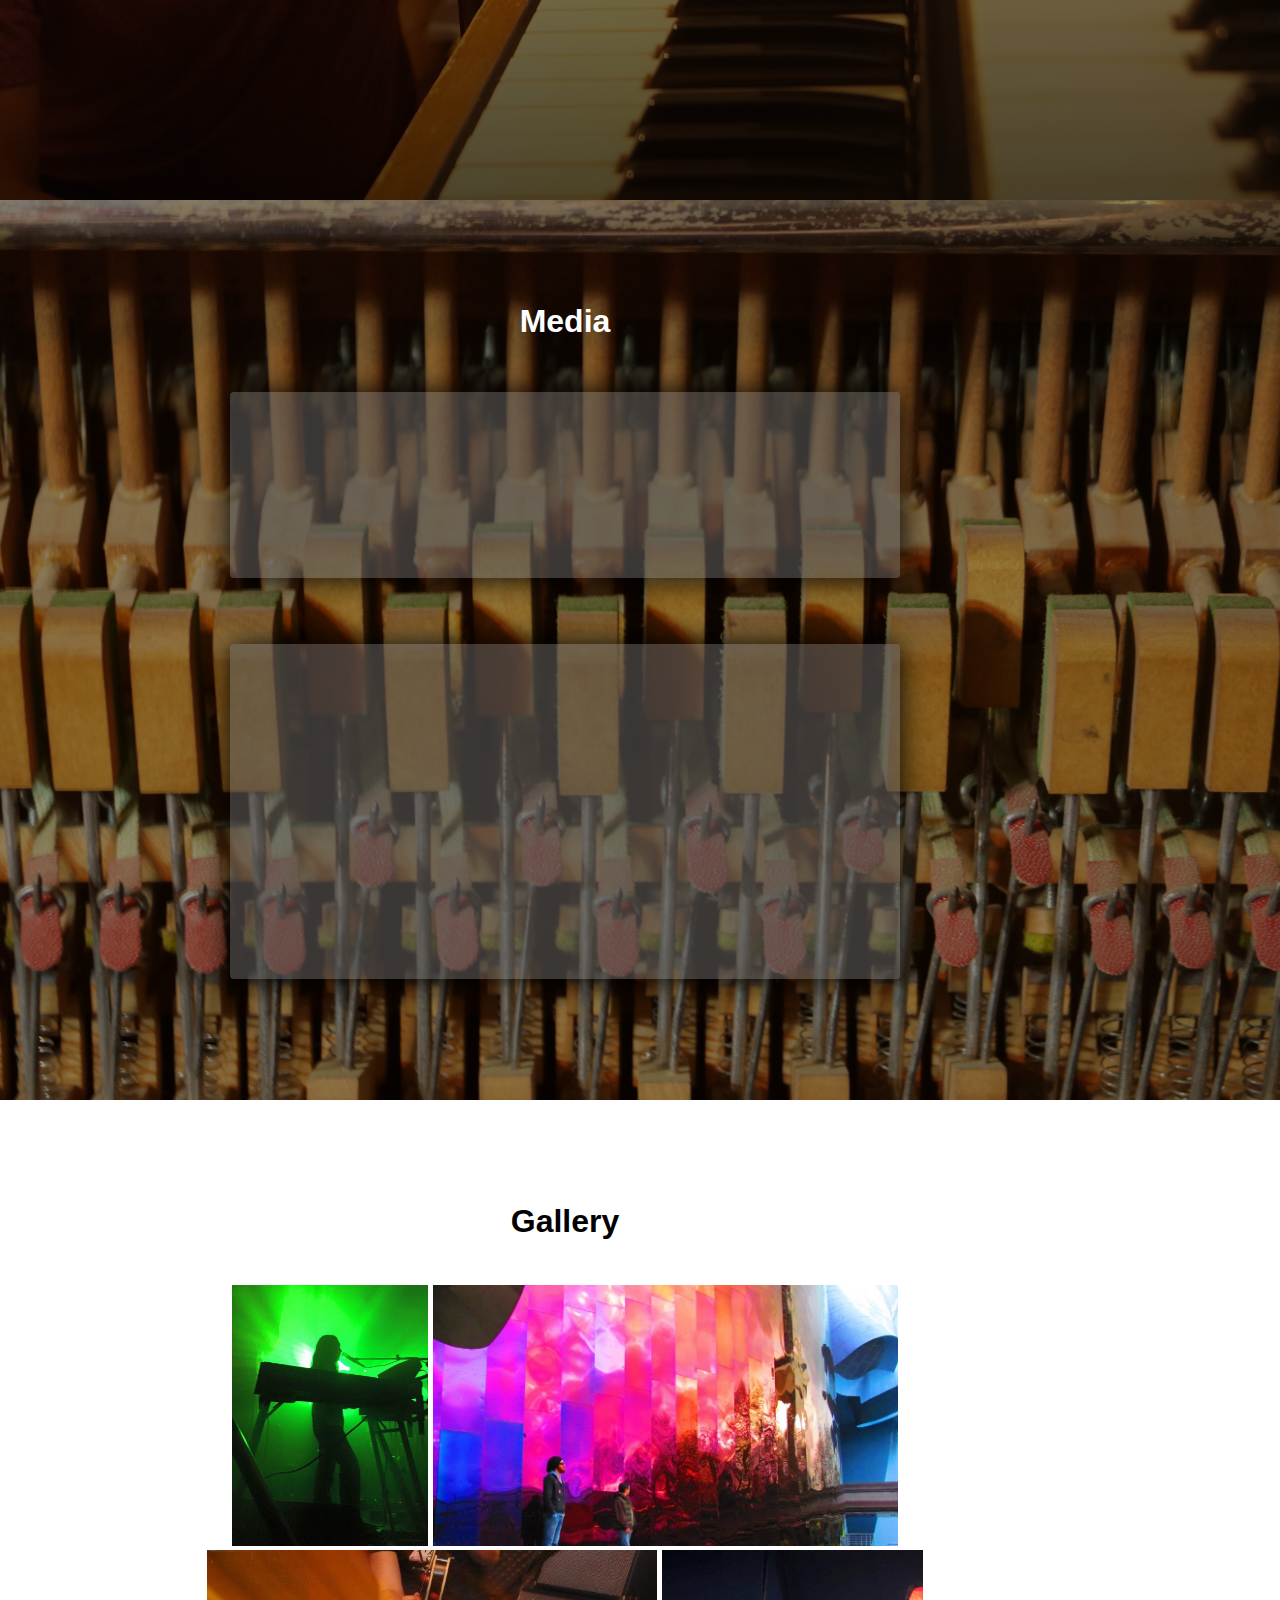
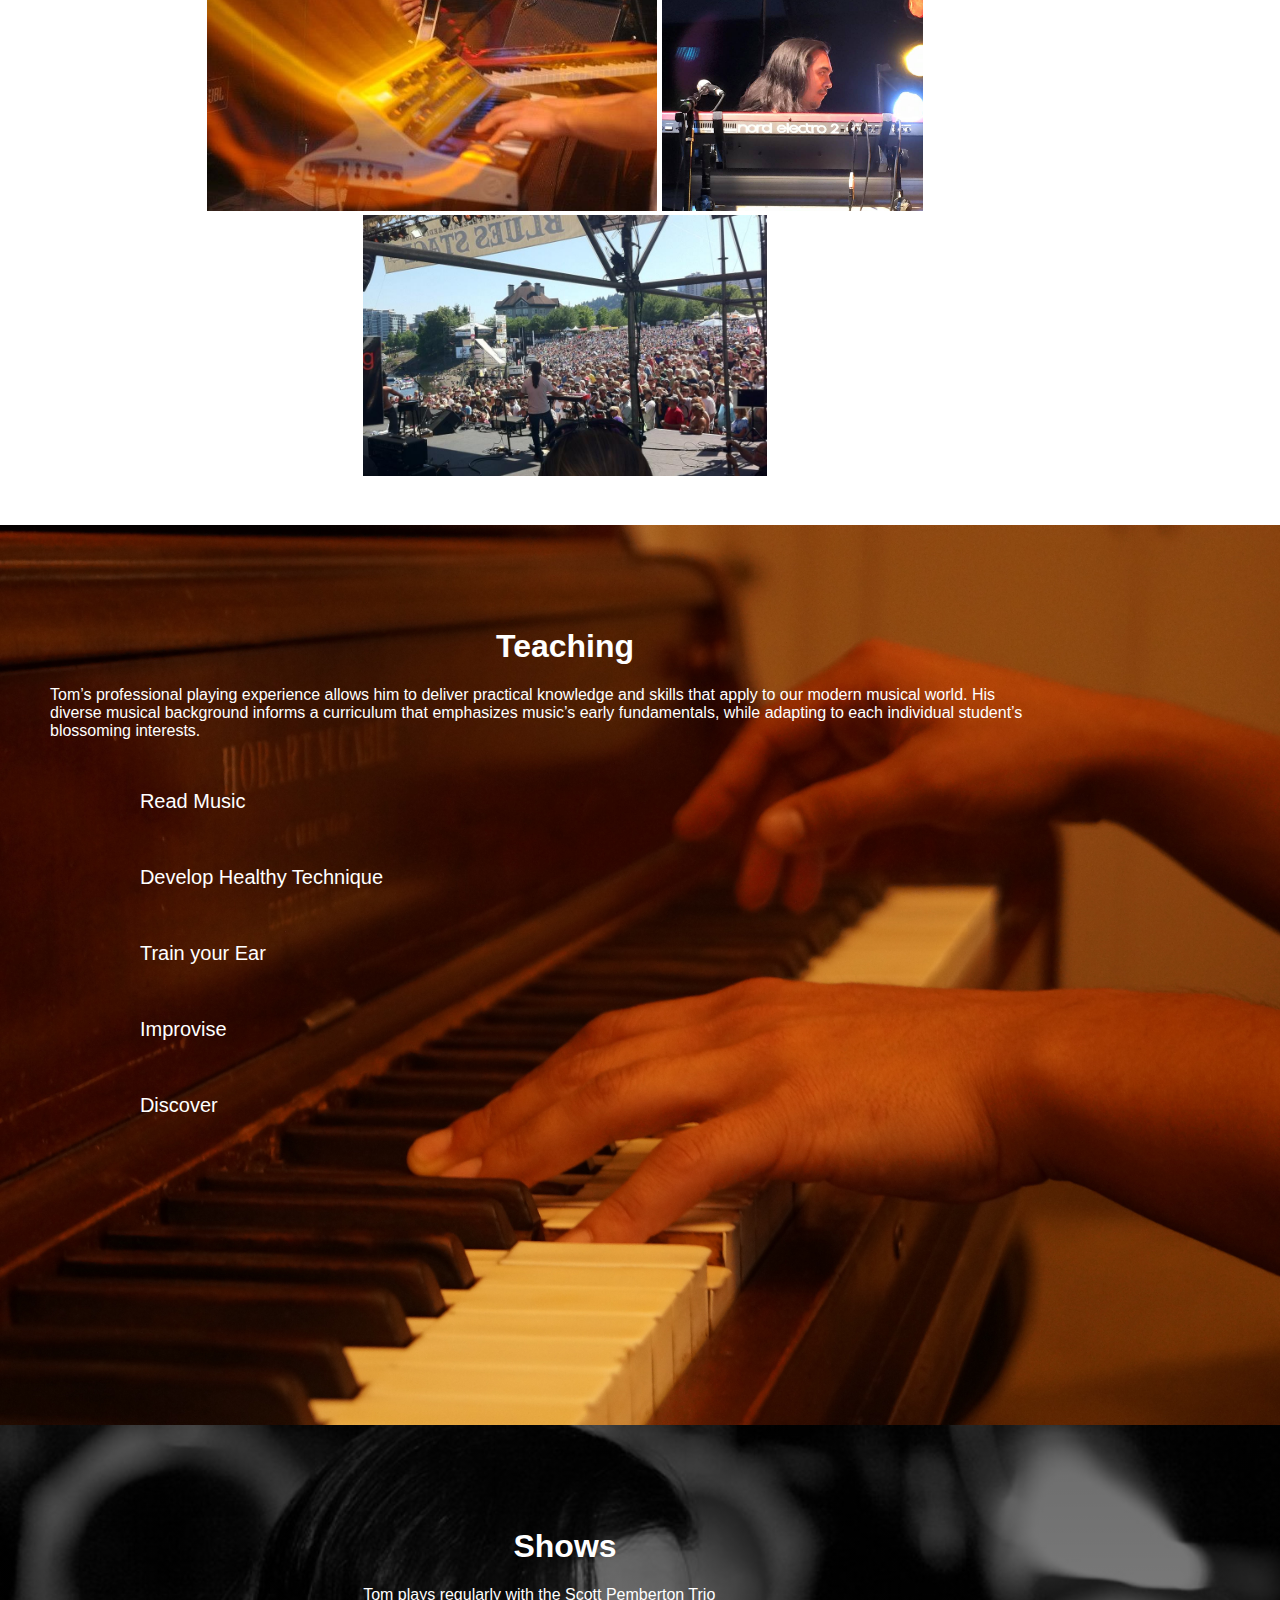
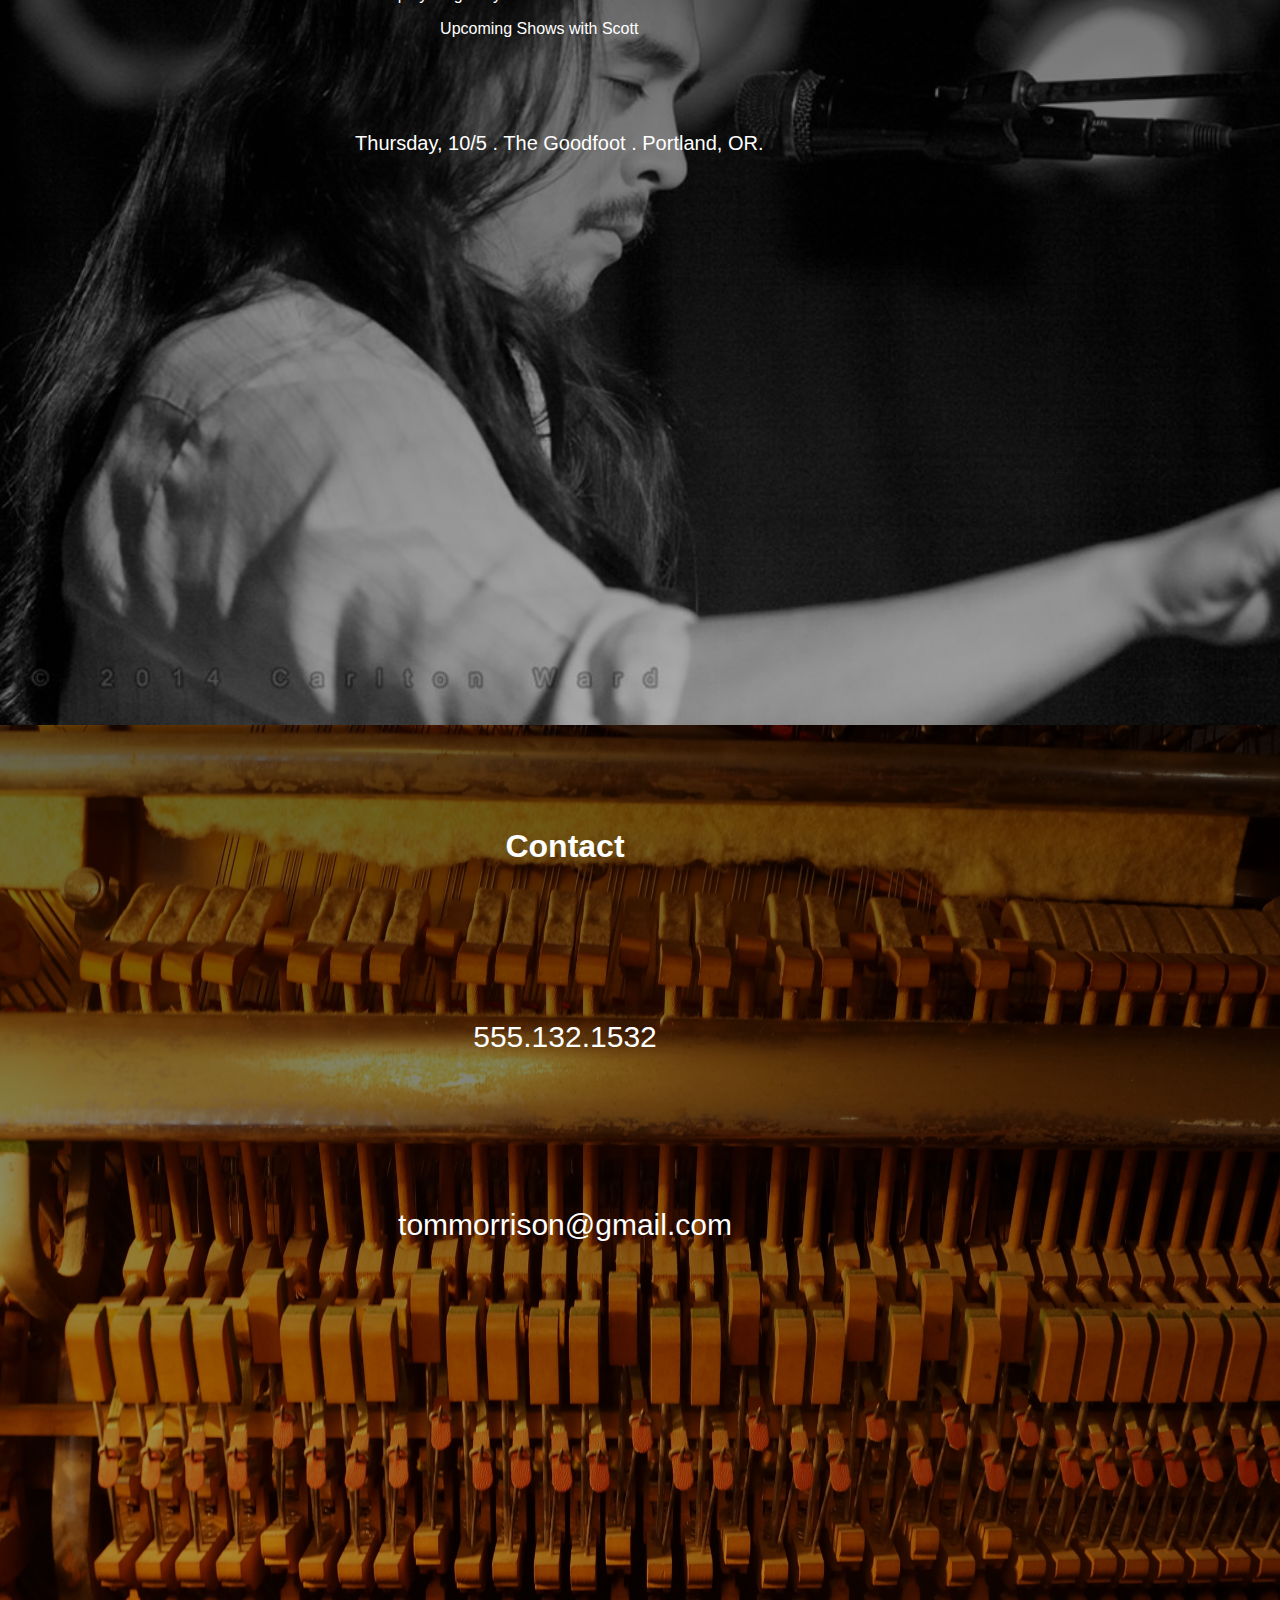
==== commit 3ad4e882: "Gallery Added" ====
--- a/index.html
+++ b/index.html
@@ -13,6 +13,7 @@
 	<nav>
   		<a class="splash" href="#bio">BIO</a> 
   		<a href="#media">MEDIA</a> 
+        <a href="#gallery">GALLERY</a>
   		<a href="#teaching">TEACHING</a>
   		<a href="#shows">SHOWS</a>  
  		<a href="#contact">CONTACT</a>
@@ -36,9 +37,26 @@
 	<div id="media" class="media page">
 		<div class="content">
 			<h1>Media</h1>
-			<iframe width="560" height="315" src="https://www.youtube.com/embed/3ATgx48AXjQ" frameborder="0" allowfullscreen></iframe>
-		</div>
+           <iframe width="80%" height="166" scrolling="no" frameborder="no" src="https://w.soundcloud.com/player/?url=https%3A//api.soundcloud.com/tracks/170160786&amp;color=ff5500&amp;auto_play=false&amp;hide_related=false&amp;show_comments=true&amp;show_user=true&amp;show_reposts=false"></iframe>
+           <br>
+           <iframe name="youtube-one" class="youtube" width="560" height="315" src="https://www.youtube.com/embed/3ATgx48AXjQ" frameborder="0" allowfullscreen></iframe>
+        </div>
 	</div>
+    
+    <div id="gallery" class="gallery page">
+		<div class="content">
+			<h1>Gallery</h1>
+            <div class="gallery-container">
+                <a href="images/gallery/tmorris-backlit-green.jpg" target="_blank"><img src="images/gallery/tmorris-backlit-green.jpg" title="On Stage"></img></a>
+                <a href="images/gallery/tmorris-emp-color.jpg" target="_blank"><img src="images/gallery/tmorris-emp-color.jpg" title="At the Hall"></img></a>
+                <a href="images/gallery/tmorris-moog.jpg" target="_blank"><img src="images/gallery/tmorris-moog.jpg" title="The moog"></img></a>
+                <a href="images/gallery/tmorris-stage-profile.jpg" target="_blank"><img src="images/gallery/tmorris-stage-profile.jpg" title="Stage Profile"></img></a>
+                <a href="images/gallery/tmorris-bluesfest.jpg" target="_blank"><img src="images/gallery/tmorris-bluesfest.jpg" title="View from Bluesfest"></img></a>
+            </div>
+        </div>
+	</div>
+    
+    
 		<div id="teaching" class="teaching page">
 		<div class="content">
 			<h1>Teaching</h1>
--- a/css/tmorris.css
+++ b/css/tmorris.css
@@ -16,13 +16,13 @@
 
 nav{
 
-background:rgba(0, 0, 0, 0.67);
-position:fixed;
-padding-bottom:8px;
-line-height:100px;
-width:200px;
-height:100%;
-right:0px;
+    background:rgba(0, 0, 0, 0.67);
+    position:fixed;
+    padding-bottom:8px;
+    line-height:100px;
+    width:200px;
+    height:100%;
+    right:0px;
 
 }
 
@@ -61,36 +61,42 @@
 }
 
 div.splash{
+
 	background-image:url("../images/tmorrisSplash.jpg"); 
   -webkit-background-size: cover;
   -moz-background-size: cover;
   -o-background-size: cover;
   background-size: cover;
   text-align:center;
+  max-width:1400px;
 	height:100%;
 	position:relative;
+    right:50%;
+    left:50%;
+    margin:0 -700px;
 
 }
 
 .splash h1,h2,h3{
-	font-family: "Myriad Pro", "Gill Sans", "Gill Sans MT", Calibri, sans-serif;
-	font-weight:normal;
-	position:relative;
-	top:40%;
-	color:#96412A;
-	background: rgba(255, 255, 255, 0.64);
-	width: 350px;
-    margin: 5px auto;
-    border-radius: 1px;
-    z-index:1;
-    display:none;
+font-family: "Myriad Pro","Gill Sans","Gill Sans MT",Calibri,sans-serif;
+font-weight: normal;
+position: relative;
+top: 40%;
+color: #B6B6B6;
+background: #20150F none repeat scroll 0% 0%;
+width: 50vw;
+margin: 5px auto;
+border-radius: 1px;
+z-index: 1;
+display: none;
+font-size: 5vw;
 }
 
 .splash h2{
-	font-size:20px;
+	font-size:2.2vw;
 }
 .splash h3{
-	font-size:15px;
+	font-size:1.5vw;
 }
 
 
@@ -101,6 +107,7 @@
 	background-size:cover;
 	color: #FFFFFF;
 	height:auto;
+
 }
 
 .content{
@@ -139,8 +146,11 @@
 	text-align:center;
 }
 
-.page.media iframe{
-	margin-top:6%;
+iframe{
+    max-width:650px;
+    width:80%;
+	margin-top:3%;
+    margin-bottom:3%;
 	text-align:center;
 	padding: 10px;
     background: rgba(90, 90, 90, 0.59);
@@ -163,6 +173,24 @@
 
 }
 
+
+.page.gallery{
+	background: white;
+    -webkit-background-size: cover;
+    -moz-background-size: cover;
+    -o-background-size: cover;
+    background-size: cover;
+	color:black;
+    text-align:center;
+}
+
+.gallery-container{
+    margin:5vh;
+    text-align:center;
+}
+.page.gallery img{
+    height:29vh;
+}
 
 
 .page.teaching{
